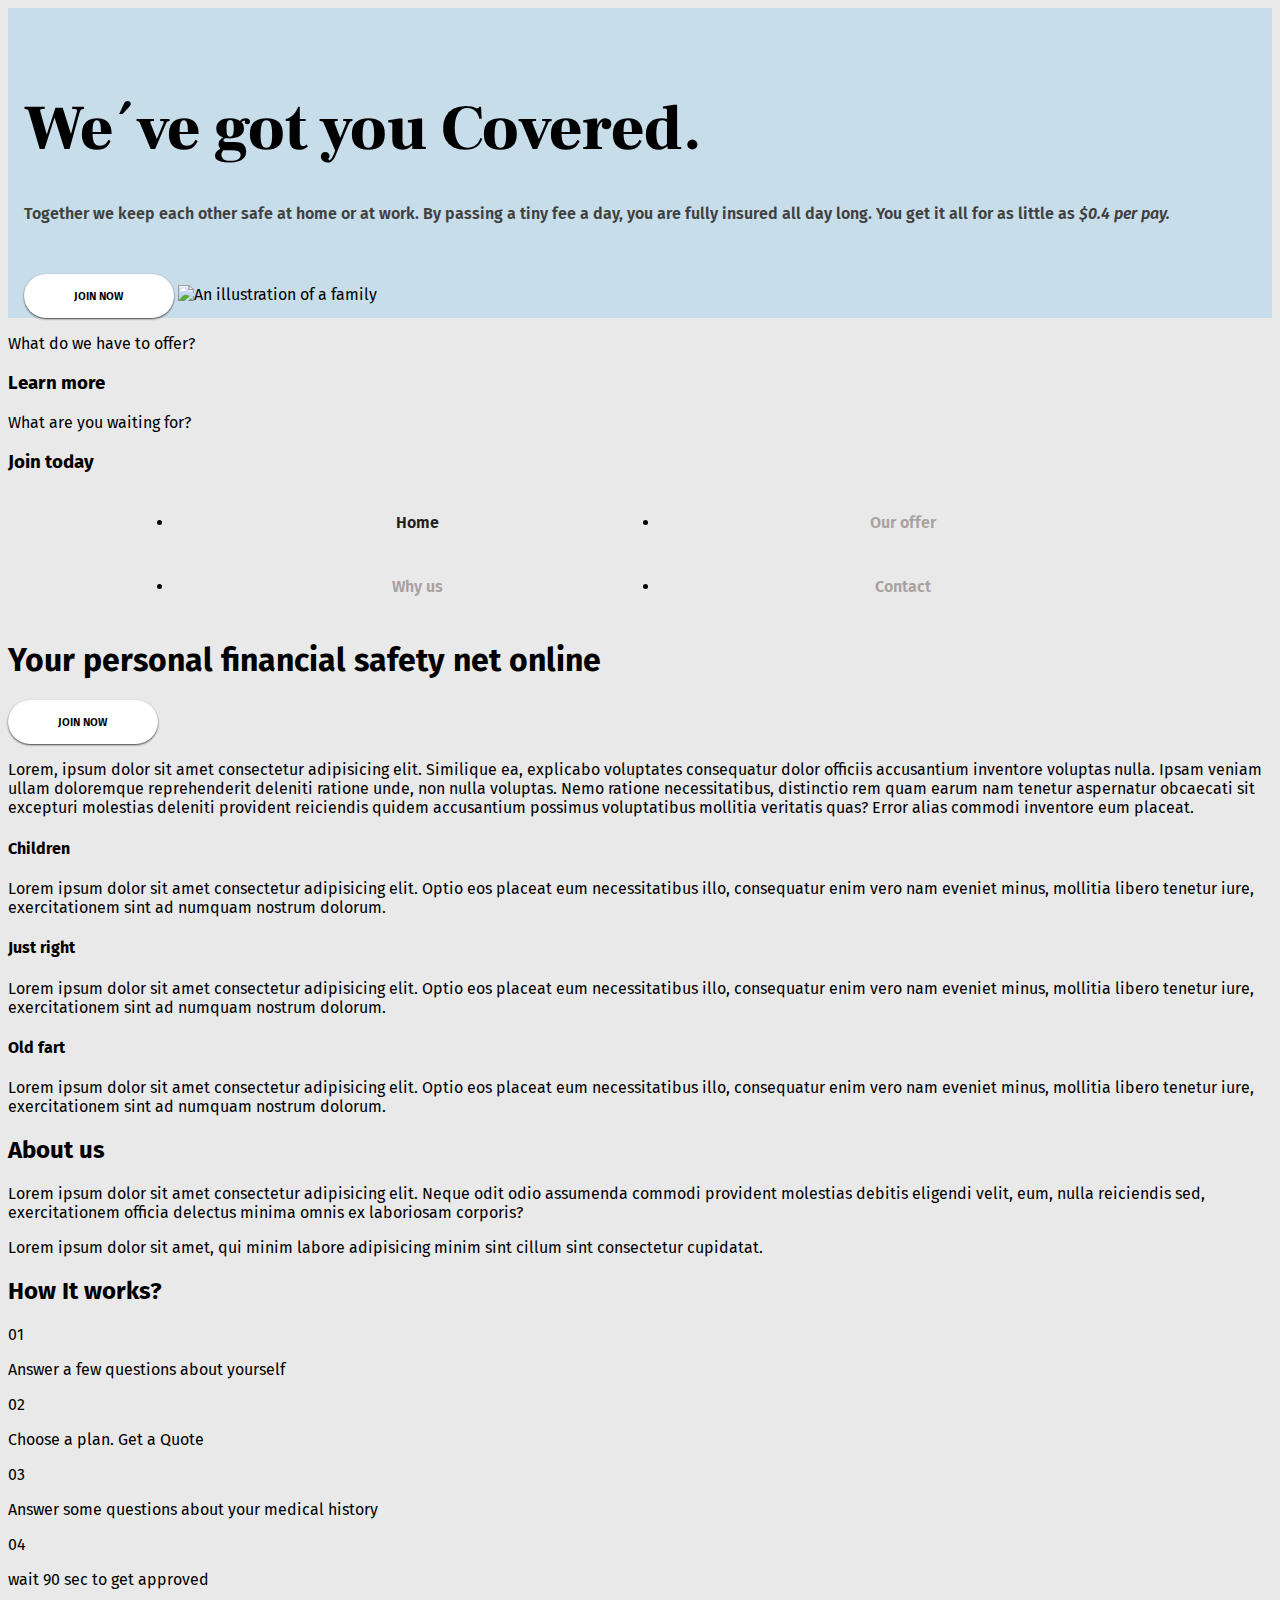
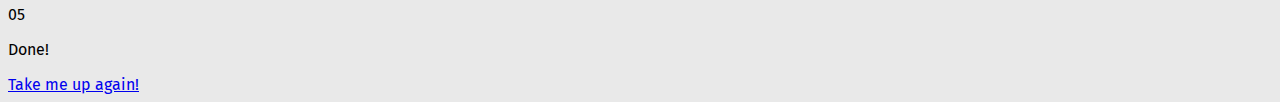
==== index.html @ a7aab400 "Lagt till lite styling i Header och Buttons" ====
<!DOCTYPE html>
<html lang="en">
  <head>
    <meta charset="UTF-8" />
    <meta http-equiv="X-UA-Compatible" content="ie=edge" />
    <meta name="viewport" content="width=device-width, initial-scale=1.0" />
    <meta
      name="description"
      content="Your personal financial safety net online. Together we keep each other safe at home or at work. We´ve got you Covered." />
    <meta
      name="keywords"
      content="Personal financial safety, We´ve got you Covered, tiny fee, fully insured" />

    <link
      rel="stylesheet"
      href="https://cdnjs.cloudflare.com/ajax/libs/meyer-reset/2.0/reset.min.css"
      integrity="sha512-NmLkDIU1C/C88wi324HBc+S2kLhi08PN5GDeUVVVC/BVt/9Izdsc9SVeVfA1UZbY3sHUlDSyRXhCzHfr6hmPPw=="
      crossorigin="anonymous"
      referrerpolicy="no-referrer" />
    <!-- Meyer reset -->
    <link rel="preconnect" href="https://fonts.googleapis.com" />
    <link rel="preconnect" href="https://fonts.gstatic.com" crossorigin />
    <link
      href="https://fonts.googleapis.com/css2?family=Fira+Sans:wght@400;500;600&family=Frank+Ruhl+Libre:wght@300;400;500;700;900&display=swap"
      rel="stylesheet" />
    <link rel="stylesheet" href="stylesheet/main.css" />

    <title>Your personal financial safety net online</title>
  </head>
  <body>
    <header class="page-header">
      <section class="header-content">
        <h2 class="header-title">We´ve got you Covered.</h2>
        <p>
          Together we keep each other safe at home or at work. By passing a tiny
          fee a day, you are fully insured all day long. You get it all for as
          little as <em class="header-content_highlight">$0.4 per pay.</em>
        </p>
        <button class="join-btn">JOIN NOW</button>
        <img
          class="header-image"
          src="assets/family.png"
          alt="An illustration of a family" />
      </section>
      <aside class="header-sides">
        <aside class="sides-content">
          <p>What do we have to offer?</p>
          <h3 class="sides-title">Learn more</h3>
        </aside>
        <aside class="sides-content">
          <p>What are you waiting for?</p>
          <h3 class="sides-title">Join today</h3>
        </aside>
      </aside>
    </header>
    <nav class="page-nav">
      <ul class="nav-list">
        <li class="list-item">
          <a href="#" class="list-link link-active">Home</a>
        </li>
        <li class="list-item"><a href="#" class="list-link">Our offer</a></li>
        <li class="list-item"><a href="#" class="list-link">Why us</a></li>
        <li class="list-item">
          <a href="contact.html" class="list-link">Contact</a>
        </li>
      </ul>
    </nav>
    <main class="page-wrapper">
      <article>
        <h1>Your personal financial safety net online</h1>
        <button class="join-btn">JOIN NOW</button>
        <p>
          Lorem, ipsum dolor sit amet consectetur adipisicing elit. Similique
          ea, explicabo voluptates consequatur dolor officiis accusantium
          inventore voluptas nulla. Ipsam veniam ullam doloremque reprehenderit
          deleniti ratione unde, non nulla voluptas. Nemo ratione
          necessitatibus, distinctio rem quam earum nam tenetur aspernatur
          obcaecati sit excepturi molestias deleniti provident reiciendis quidem
          accusantium possimus voluptatibus mollitia veritatis quas? Error alias
          commodi inventore eum placeat.
        </p>
        <aside class="product-wrapper">
          <section class="product-card">
            <picture></picture>
            <h4 class="product-title">Children</h4>
            <p class="product-description">
              Lorem ipsum dolor sit amet consectetur adipisicing elit. Optio eos
              placeat eum necessitatibus illo, consequatur enim vero nam eveniet
              minus, mollitia libero tenetur iure, exercitationem sint ad
              numquam nostrum dolorum.
            </p>
          </section>
          <section class="product-card">
            <h4 class="product-title">Just right</h4>
            <p class="product-description">
              Lorem ipsum dolor sit amet consectetur adipisicing elit. Optio eos
              placeat eum necessitatibus illo, consequatur enim vero nam eveniet
              minus, mollitia libero tenetur iure, exercitationem sint ad
              numquam nostrum dolorum.
            </p>
          </section>
          <section class="product-card">
            <h4 class="product-title">Old fart</h4>
            <p class="product-description">
              Lorem ipsum dolor sit amet consectetur adipisicing elit. Optio eos
              placeat eum necessitatibus illo, consequatur enim vero nam eveniet
              minus, mollitia libero tenetur iure, exercitationem sint ad
              numquam nostrum dolorum.
            </p>
          </section>
        </aside>
      </article>
      <article>
        <h2>About us</h2>
        <p>
          Lorem ipsum dolor sit amet consectetur adipisicing elit. Neque odit
          odio assumenda commodi provident molestias debitis eligendi velit,
          eum, nulla reiciendis sed, exercitationem officia delectus minima
          omnis ex laboriosam corporis?
        </p>
        <p>
          Lorem ipsum dolor sit amet, qui minim labore adipisicing minim sint
          cillum sint consectetur cupidatat.
        </p>
      </article>
      <section>
        <h2>How It works?</h2>
        <aside>
          <p class="counter">01</p>
          <p>Answer a few questions about yourself</p>
        </aside>
        <aside>
          <p class="counter">02</p>
          <p>Choose a plan. Get a Quote</p>
        </aside>
        <aside>
          <p class="counter">03</p>
          <p>Answer some questions about your medical history</p>
        </aside>
        <aside>
          <p class="counter">04</p>
          <p>wait 90 sec to get approved</p>
        </aside>
        <aside>
          <p class="counter">05</p>
          <p>Done!</p>
        </aside>
      </section>
      <footer>
        <a href="#">Take me up again!</a>
      </footer>
    </main>
  </body>
</html>
---- stylesheet/main.css ----
@charset "UTF-8";
/* || Styling the header block */
.header-content {
  background-color: #c7ddea;
  padding: 1em 1em 0 1em;
  position: relative;
}
.header-content p {
  line-height: 1.5em;
  font-weight: 600;
  color: #404040;
  margin-bottom: 3em;
}

.header-title {
  font-family: "Frank Ruhl Libre", serif;
  font-size: 4rem;
  font-weight: 900;
  margin: 1em 0 0.5em 0;
}

.header-image {
  /* TODO: Bildens position ska vara i botten till höger i rutan. Nedan verkar inte fungera. */
  max-width: 400px;
  position: relative;
  bottom: 0;
  right: 0;
}

/* || Styling the navigation bar */
.page-nav {
  width: 80%;
  background-color: #e9e9e9;
  line-height: 4em;
  margin: 0 auto;
}

.nav-list {
  display: flex;
  flex-wrap: wrap;
  justify-content: space-evenly;
}

.list-item {
  flex: 1 1 40%;
  text-align: center;
}
.list-item:hover {
  background-color: #a9a19e;
}
.list-item:hover .list-link {
  color: #202020;
}

.list-link {
  text-decoration: none;
  font-family: "Fira Sans", sans-serif;
  font-weight: 600;
  color: #a9a19e;
}

.link-active {
  color: #202020;
}

/* || Styling the buttons */
.join-btn {
  padding: 1.4em 4.5em;
  background-color: #fff;
  border-radius: 999px;
  border-style: none;
  box-shadow: 0 1px 2px #404040;
  font-family: "Fira Sans", sans-serif;
  font-weight: 600;
  font-size: 0.7rem;
}
.join-btn:hover {
  background-color: #a9a19e;
  color: #fff;
}

body {
  background-color: #e9e9e9;
  font-family: "Fira Sans", sans-serif;
}/*# sourceMappingURL=main.css.map */
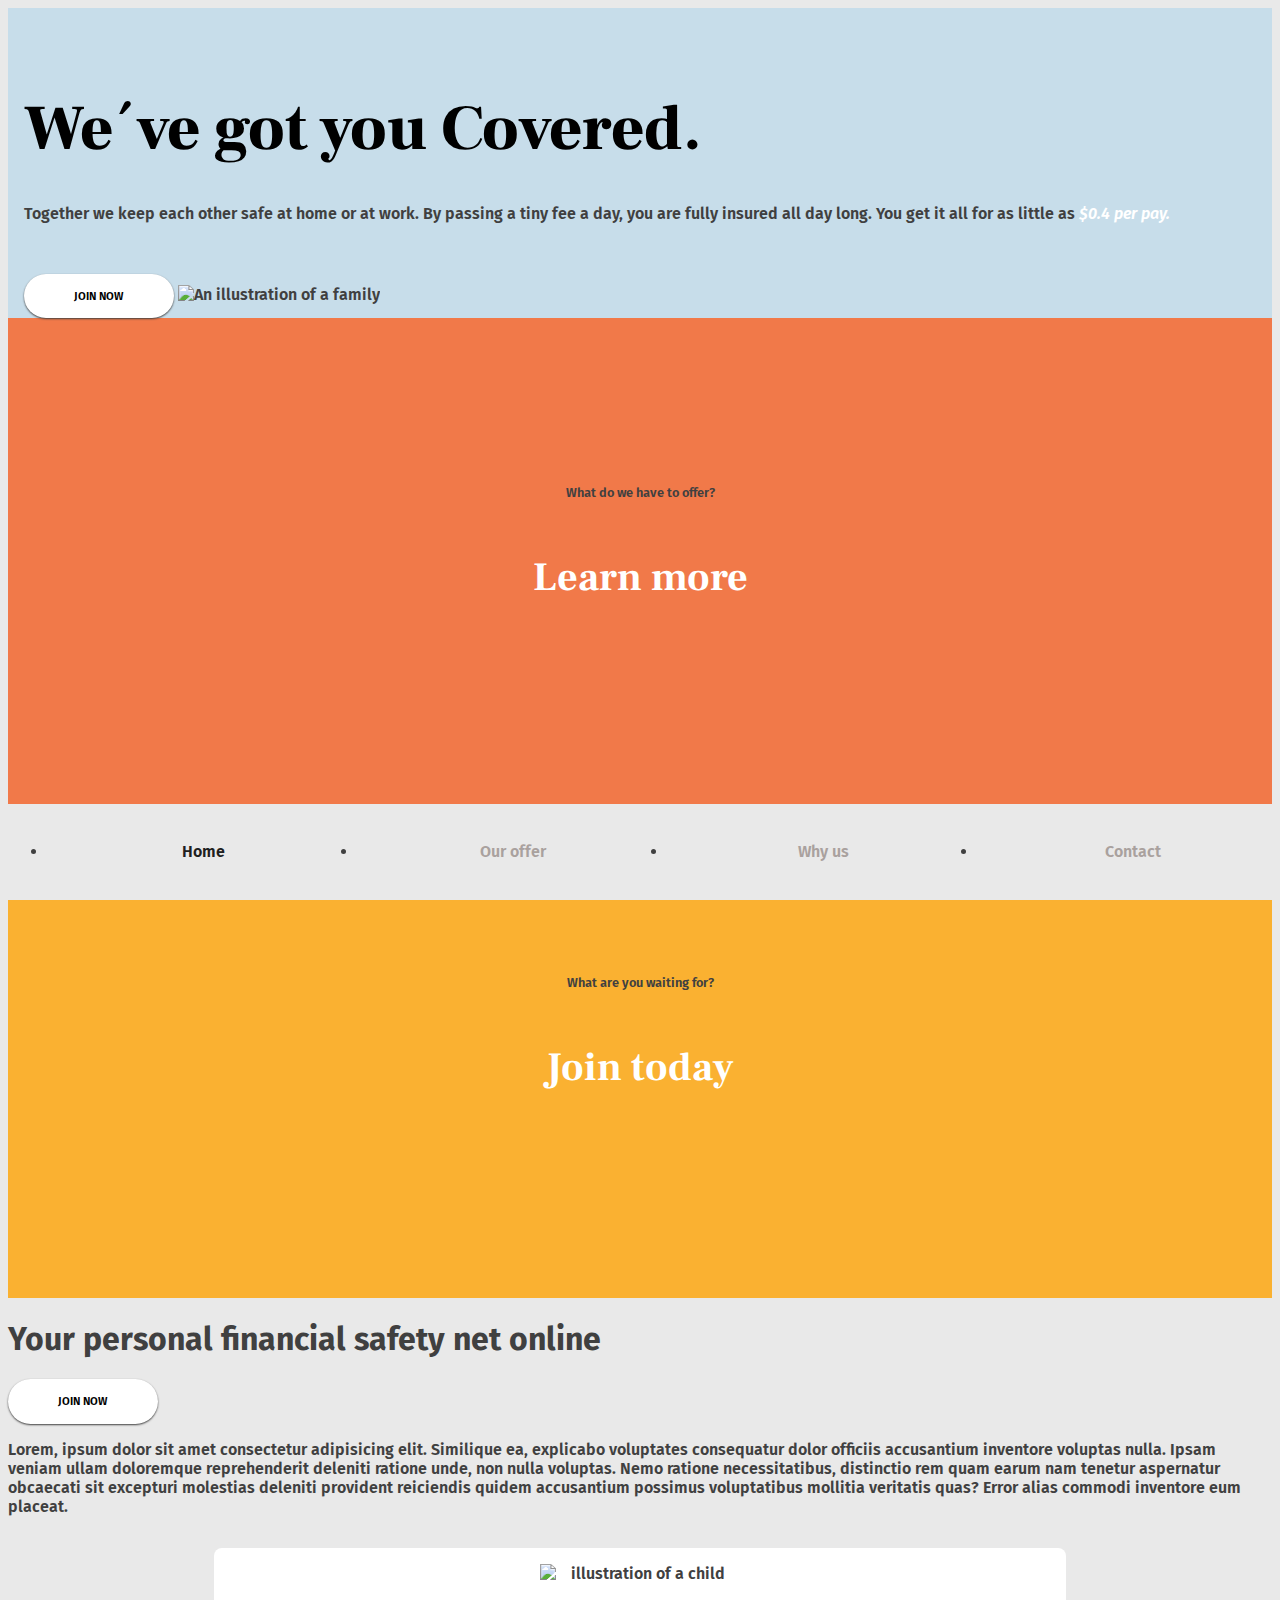
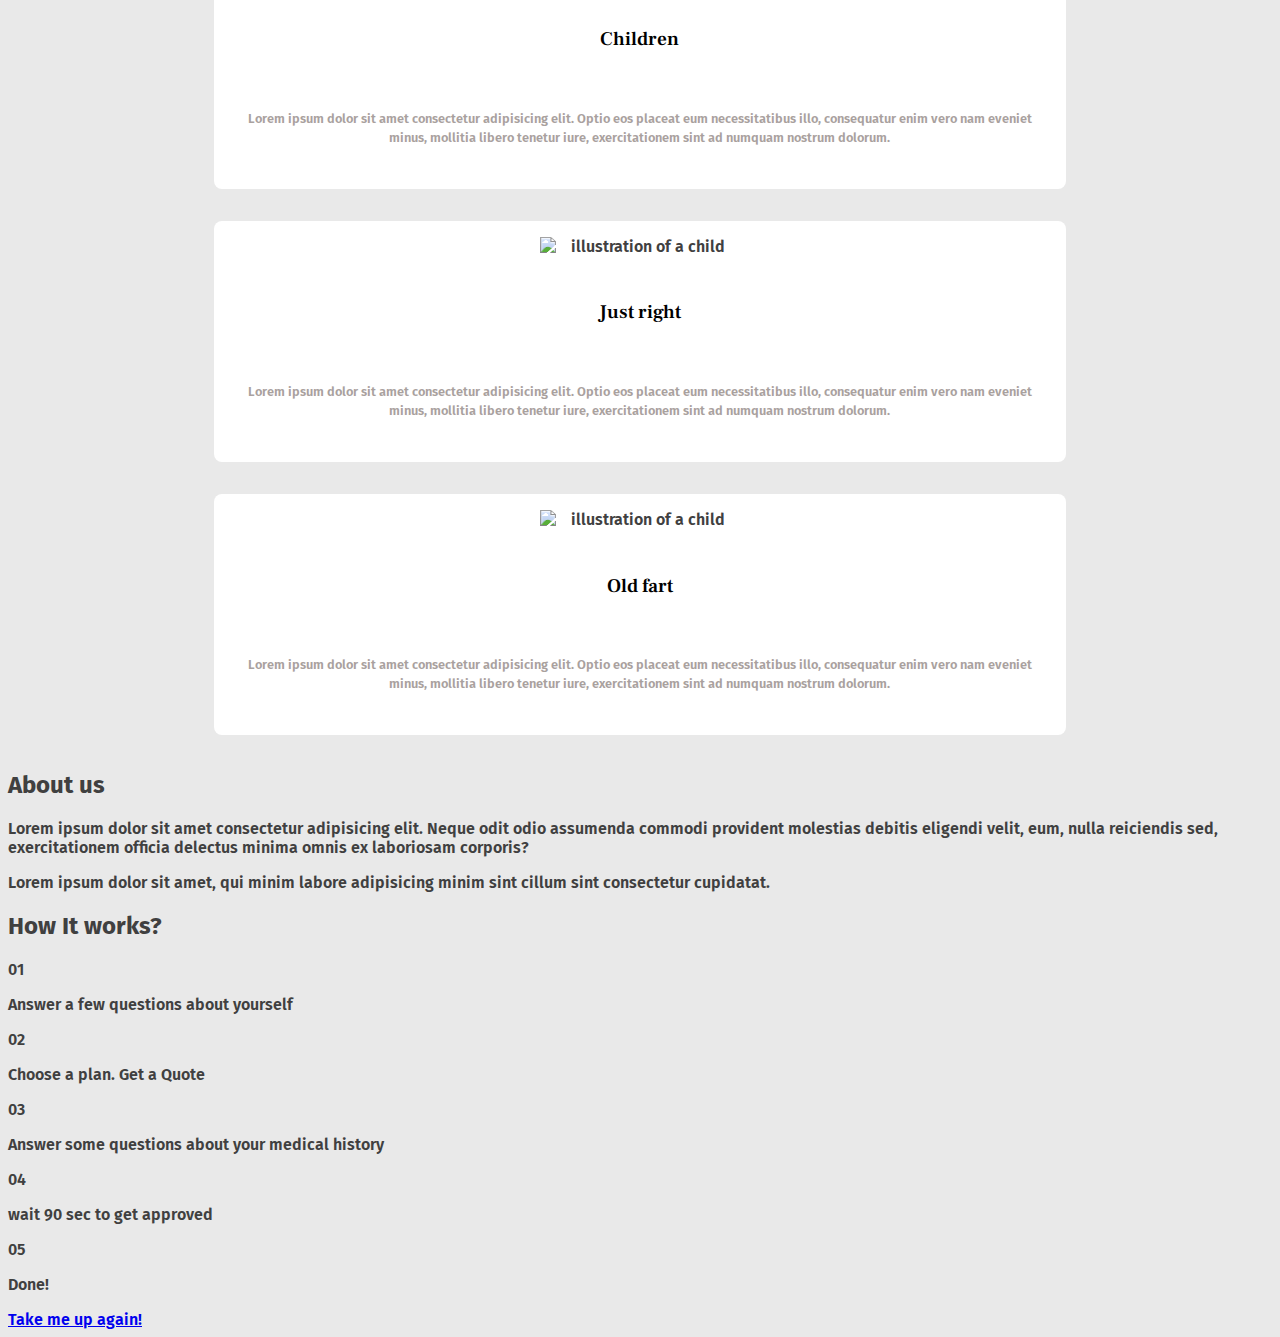
==== commit 17738da6: "Lagt till product-card.scss med lite styling för produktkorten" ====
--- a/index.html
+++ b/index.html
@@ -34,7 +34,7 @@
         <p>
           Together we keep each other safe at home or at work. By passing a tiny
           fee a day, you are fully insured all day long. You get it all for as
-          little as <em class="header-content_highlight">$0.4 per pay.</em>
+          little as <em class="header-content_highlight">0.4 per pay.</em>
         </p>
         <button class="join-btn">JOIN NOW</button>
         <img
@@ -43,11 +43,11 @@
           alt="An illustration of a family" />
       </section>
       <aside class="header-sides">
-        <aside class="sides-content">
+        <aside class="sides-content sides-content_red">
           <p>What do we have to offer?</p>
           <h3 class="sides-title">Learn more</h3>
         </aside>
-        <aside class="sides-content">
+        <aside class="sides-content sides-content_orange">
           <p>What are you waiting for?</p>
           <h3 class="sides-title">Join today</h3>
         </aside>
@@ -81,7 +81,12 @@
         </p>
         <aside class="product-wrapper">
           <section class="product-card">
-            <picture></picture>
+            <img
+              src="assets/child.png"
+              alt="illustration of a child"
+              width="200"
+              class="produkt-image" />
+            <!-- TODO: fixa bildrutorna, bör ligga i en egen container, vilken? -->
             <h4 class="product-title">Children</h4>
             <p class="product-description">
               Lorem ipsum dolor sit amet consectetur adipisicing elit. Optio eos
@@ -91,6 +96,12 @@
             </p>
           </section>
           <section class="product-card">
+            <img
+              src="assets/adult.png"
+              alt="illustration of a child"
+              width="200"
+              class="produkt-image" />
+            <!-- TODO: fixa bildrutorna, bör ligga i en egen container, vilken? -->
             <h4 class="product-title">Just right</h4>
             <p class="product-description">
               Lorem ipsum dolor sit amet consectetur adipisicing elit. Optio eos
@@ -100,6 +111,12 @@
             </p>
           </section>
           <section class="product-card">
+            <img
+              src="assets/old.png"
+              alt="illustration of a child"
+              width="200"
+              class="produkt-image" />
+            <!-- TODO: fixa bildrutorna, bör ligga i en egen container, vilken? -->
             <h4 class="product-title">Old fart</h4>
             <p class="product-description">
               Lorem ipsum dolor sit amet consectetur adipisicing elit. Optio eos
--- a/stylesheet/main.css
+++ b/stylesheet/main.css
@@ -1,5 +1,6 @@
 @charset "UTF-8";
 /* || Styling the header block */
+/* || Header content, The main content of the header */
 .header-content {
   background-color: #c7ddea;
   padding: 1em 1em 0 1em;
@@ -12,11 +13,19 @@
   margin-bottom: 3em;
 }
 
+.header-content_highlight {
+  color: #fff;
+}
+.header-content_highlight::before {
+  content: "$";
+}
+
 .header-title {
   font-family: "Frank Ruhl Libre", serif;
   font-size: 4rem;
   font-weight: 900;
   margin: 1em 0 0.5em 0;
+  color: #000;
 }
 
 .header-image {
@@ -27,17 +36,40 @@
   right: 0;
 }
 
+/* || The side elements of the header */
+.sides-content {
+  padding: 12em 5em;
+  text-align: center;
+  font-size: 0.8rem;
+}
+
+.sides-content_red {
+  background-color: #f17949;
+}
+
+.sides-content_orange {
+  background-color: #fab131;
+}
+
+.sides-title {
+  font-family: "Frank Ruhl Libre", serif;
+  font-weight: 700;
+  font-size: 2.5rem;
+  color: #fff;
+  padding: 0.3em;
+}
+
 /* || Styling the navigation bar */
 .page-nav {
-  width: 80%;
+  position: fixed;
+  bottom: 0;
+  width: 100%;
   background-color: #e9e9e9;
   line-height: 4em;
-  margin: 0 auto;
 }
 
 .nav-list {
   display: flex;
-  flex-wrap: wrap;
   justify-content: space-evenly;
 }
 
@@ -64,6 +96,7 @@
 }
 
 /* || Styling the buttons */
+/* || Join button */
 .join-btn {
   padding: 1.4em 4.5em;
   background-color: #fff;
@@ -79,7 +112,44 @@
   color: #fff;
 }
 
+/* The styling of the product cards in the main article */
+.product-wrapper {
+  width: 70%;
+  display: flex;
+  flex-wrap: wrap;
+  margin: 0 auto;
+}
+
+.product-card {
+  flex: 1 1 100%;
+  display: flex;
+  flex-direction: column;
+  align-items: center;
+  background-color: #fff;
+  border-radius: 0.5em;
+  text-align: center;
+  padding: 1em;
+  margin: 1em;
+}
+
+.product-title {
+  font-family: "Frank Ruhl Libre", serif;
+  font-weight: 600;
+  font-size: 1.2rem;
+  color: #000;
+  padding: 1em;
+}
+
+.product-description {
+  font-size: 0.8rem;
+  color: #a9a19e;
+  line-height: 1.5em;
+  margin-bottom: 2em;
+}
+
 body {
   background-color: #e9e9e9;
   font-family: "Fira Sans", sans-serif;
+  font-weight: 600;
+  color: #404040;
 }/*# sourceMappingURL=main.css.map */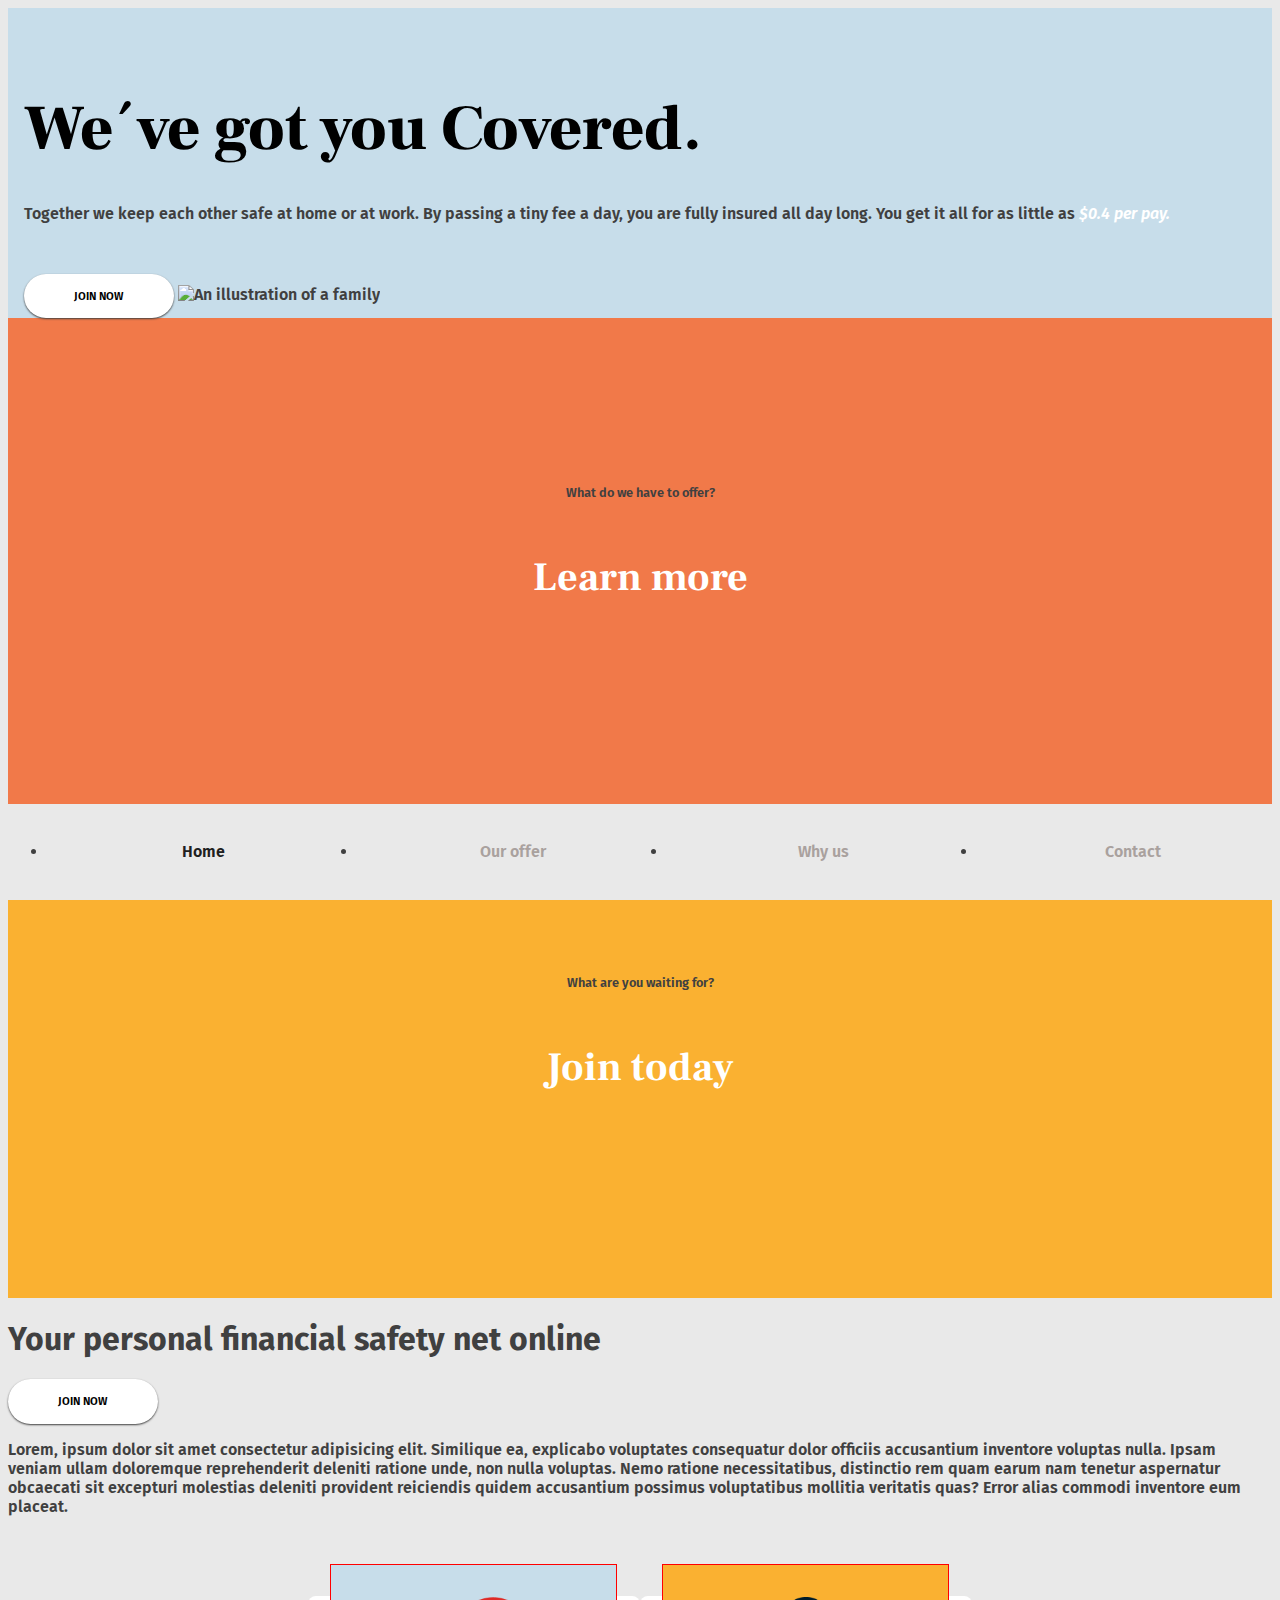
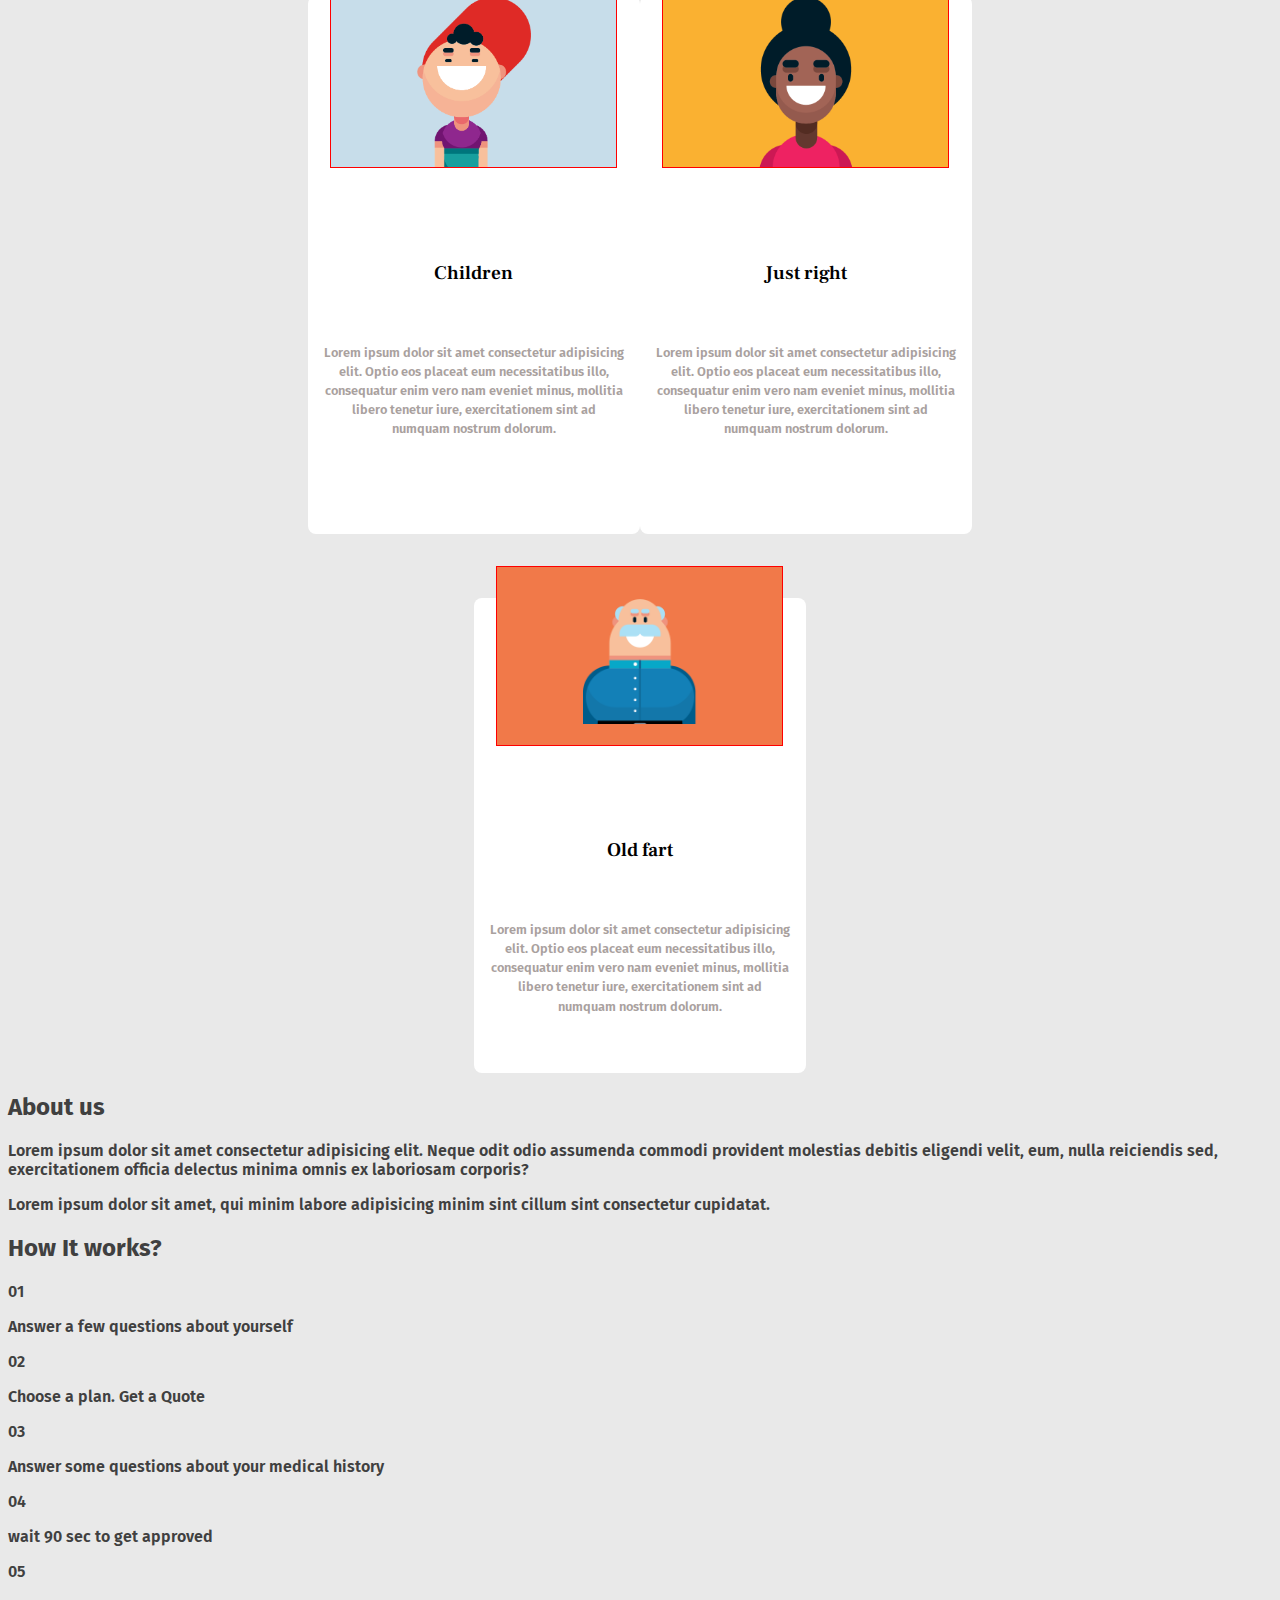
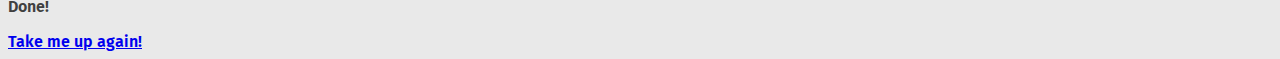
==== commit 446a69bb: "lagt till beskurna bilder" ====
--- a/index.html
+++ b/index.html
@@ -81,11 +81,13 @@
         </p>
         <aside class="product-wrapper">
           <section class="product-card">
-            <img
-              src="assets/child.png"
-              alt="illustration of a child"
-              width="200"
-              class="produkt-image" />
+            <div class="product-image-container product-image-container_blue">
+              <img
+                src="assets/child_cropped.png"
+                alt="illustration of a child"
+                width="200"
+                class="product-image" />
+            </div>
             <!-- TODO: fixa bildrutorna, bör ligga i en egen container, vilken? -->
             <h4 class="product-title">Children</h4>
             <p class="product-description">
@@ -96,11 +98,13 @@
             </p>
           </section>
           <section class="product-card">
-            <img
-              src="assets/adult.png"
-              alt="illustration of a child"
-              width="200"
-              class="produkt-image" />
+            <div class="product-image-container product-image-container_orange">
+              <img
+                src="assets/adult_cropped.png"
+                alt="illustration of an adult"
+                width="200"
+                class="product-image" />
+            </div>
             <!-- TODO: fixa bildrutorna, bör ligga i en egen container, vilken? -->
             <h4 class="product-title">Just right</h4>
             <p class="product-description">
@@ -111,11 +115,12 @@
             </p>
           </section>
           <section class="product-card">
-            <img
-              src="assets/old.png"
-              alt="illustration of a child"
-              width="200"
-              class="produkt-image" />
+            <div class="product-image-container product-image-container_red">
+              <img
+                src="assets/old_cropped.png"
+                alt="illustration of an old person"
+                class="product-image" />
+            </div>
             <!-- TODO: fixa bildrutorna, bör ligga i en egen container, vilken? -->
             <h4 class="product-title">Old fart</h4>
             <p class="product-description">
--- a/stylesheet/main.css
+++ b/stylesheet/main.css
@@ -117,19 +117,20 @@
   width: 70%;
   display: flex;
   flex-wrap: wrap;
+  justify-content: center;
   margin: 0 auto;
 }
 
 .product-card {
-  flex: 1 1 100%;
-  display: flex;
-  flex-direction: column;
-  align-items: center;
+  flex: 0 1 300px;
   background-color: #fff;
   border-radius: 0.5em;
   text-align: center;
   padding: 1em;
-  margin: 1em;
+  margin-top: 4em;
+  display: flex;
+  flex-direction: column;
+  align-items: center;
 }
 
 .product-title {
@@ -147,6 +148,32 @@
   margin-bottom: 2em;
 }
 
+.product-image-container {
+  position: relative;
+  top: -3em;
+  width: 95%;
+  max-height: 40%;
+  overflow: hidden;
+  border: 1px solid red;
+}
+
+.product-image {
+  width: 40%;
+  margin: 2em;
+}
+
+.product-image-container_blue {
+  background-color: #c7ddea;
+}
+
+.product-image-container_orange {
+  background-color: #fab131;
+}
+
+.product-image-container_red {
+  background-color: #f17949;
+}
+
 body {
   background-color: #e9e9e9;
   font-family: "Fira Sans", sans-serif;
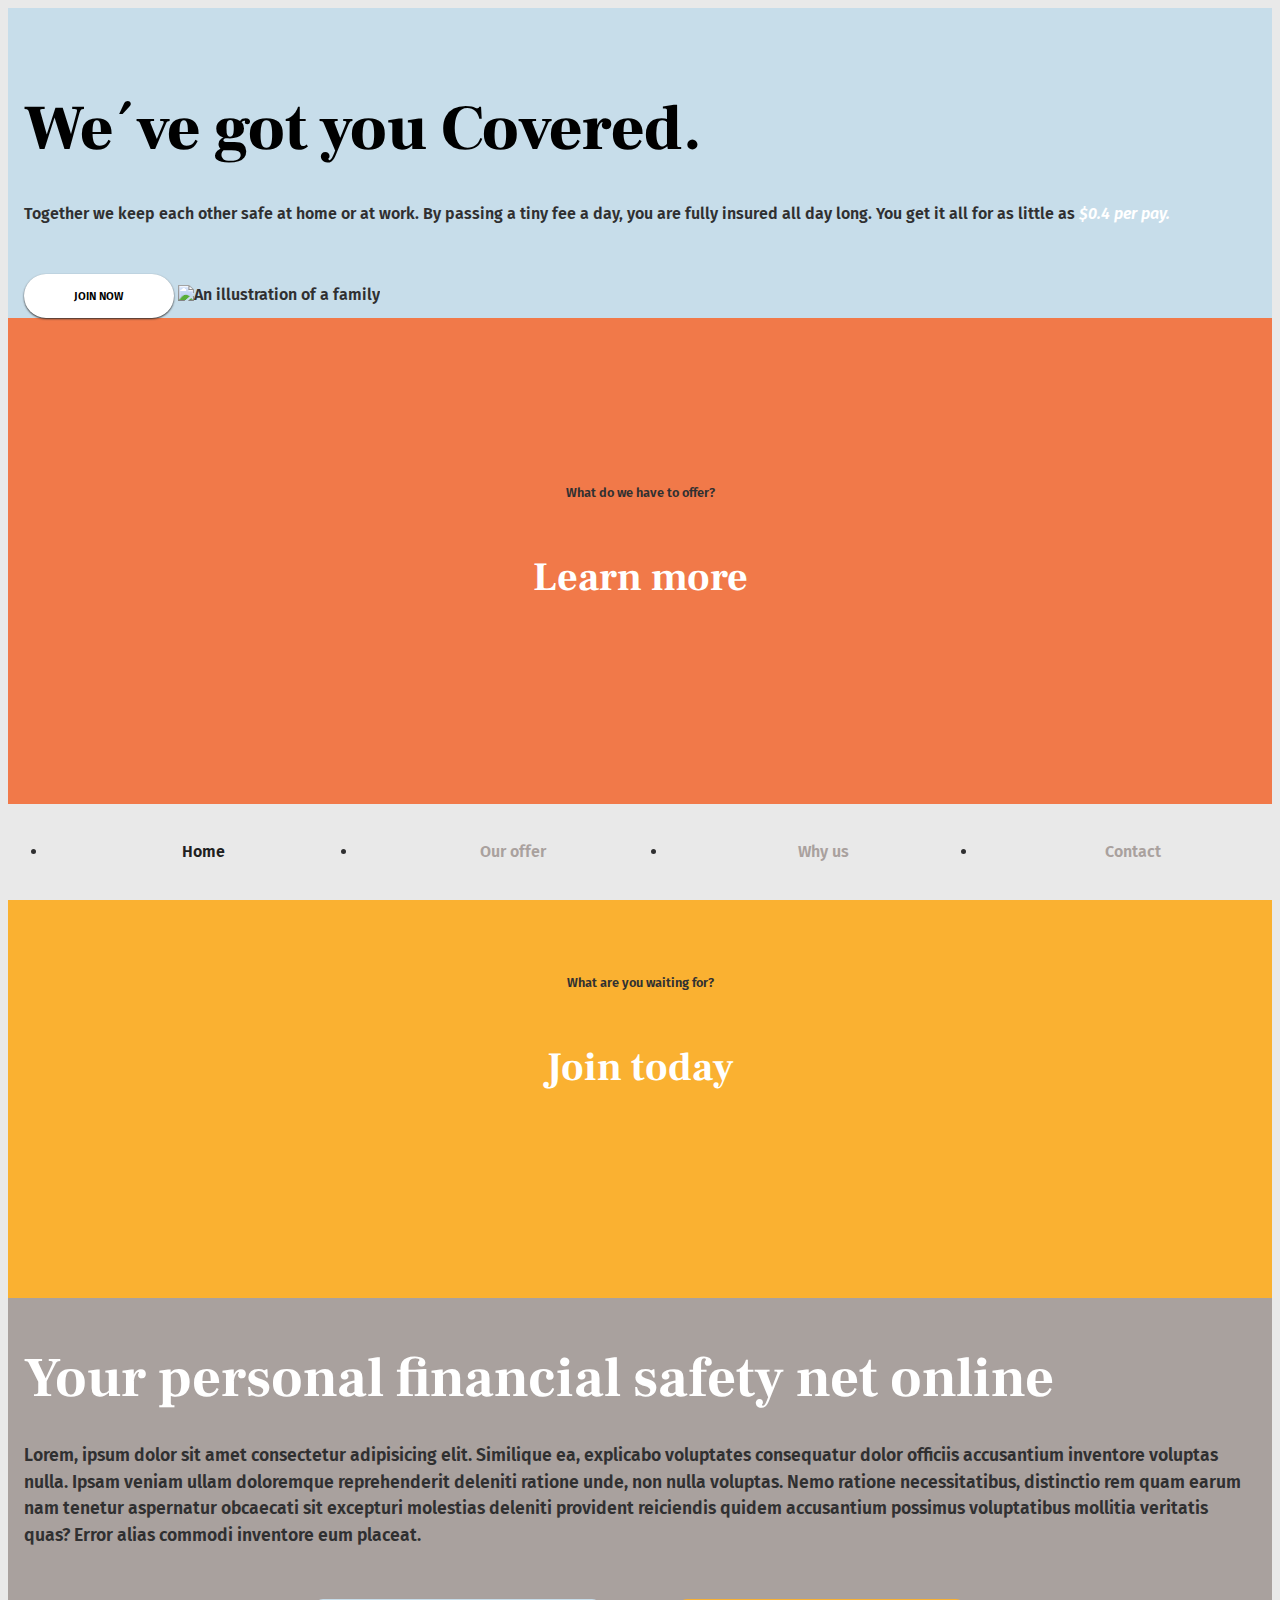
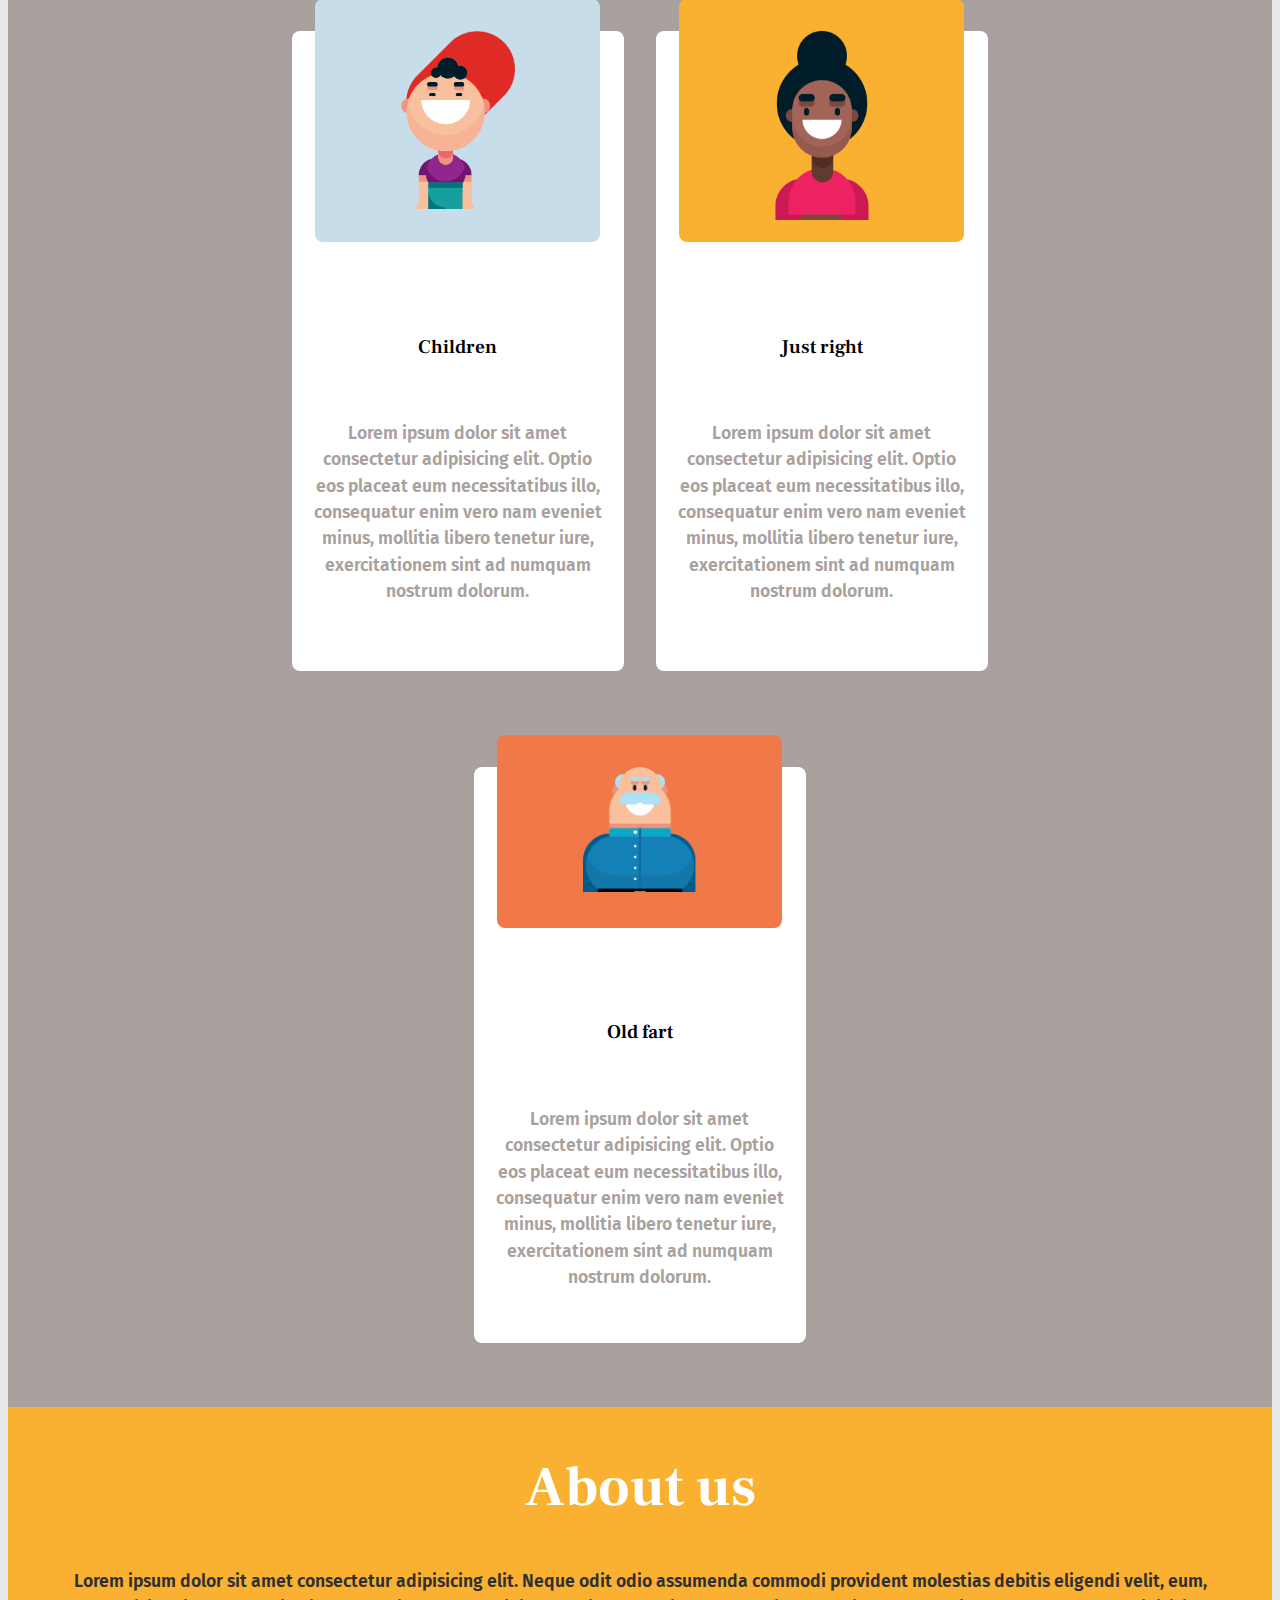
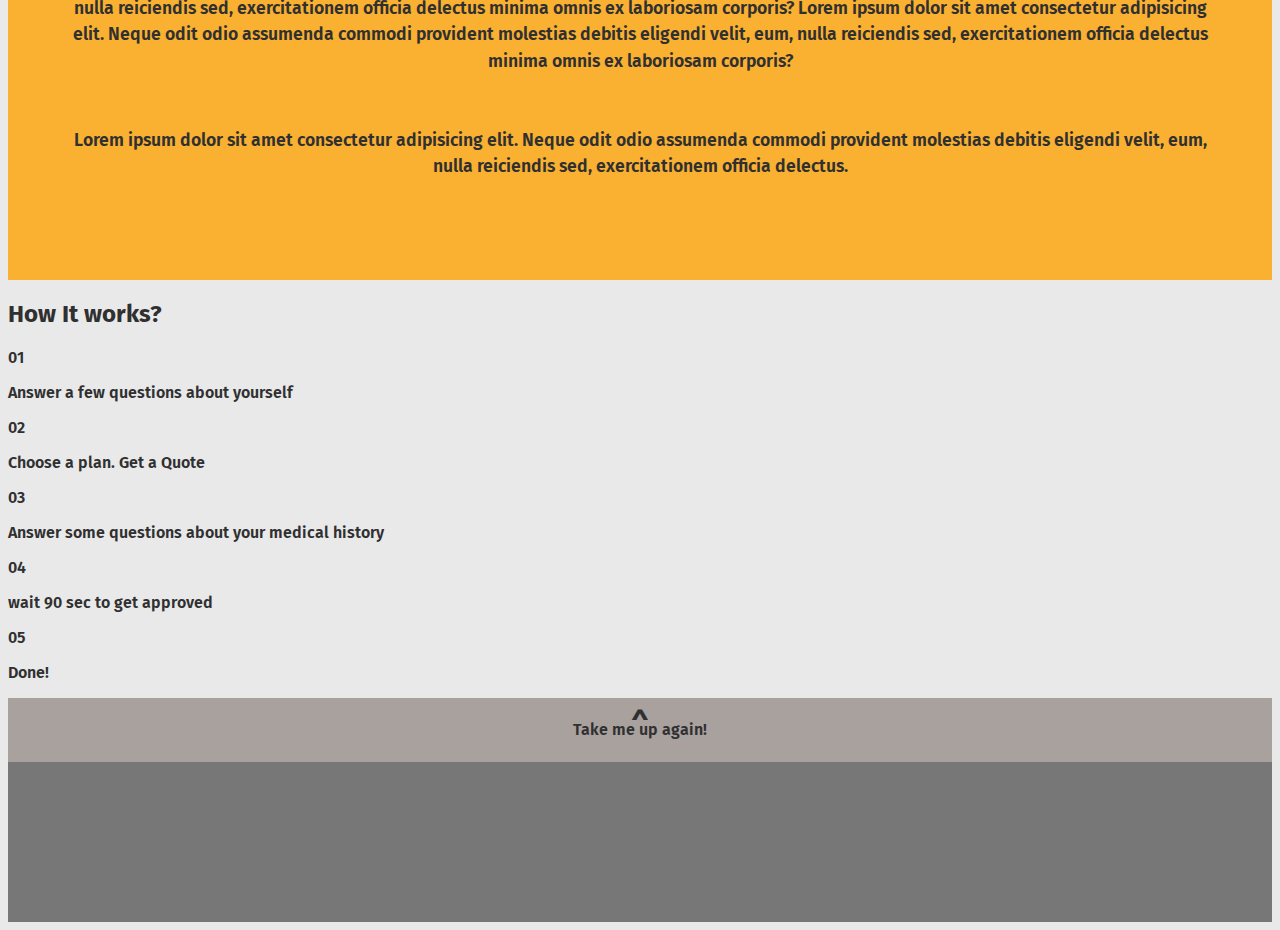
==== commit 4ded84dd: "ändringar efter pull" ====
--- a/index.html
+++ b/index.html
@@ -66,8 +66,10 @@
       </ul>
     </nav>
     <main class="page-wrapper">
-      <article>
-        <h1>Your personal financial safety net online</h1>
+      <!--TODO: se över klassnamn-->
+      <article class="page-content-main">
+        <!--TODO: se över klassnamn-->
+        <h1 class="main-title">Your personal financial safety net online</h1>
         <button class="join-btn">JOIN NOW</button>
         <p>
           Lorem, ipsum dolor sit amet consectetur adipisicing elit. Similique
@@ -88,7 +90,7 @@
                 width="200"
                 class="product-image" />
             </div>
-            <!-- TODO: fixa bildrutorna, bör ligga i en egen container, vilken? -->
+            <!-- TODO: fixa bildrutorna, funkar div, behöver de schema? -->
             <h4 class="product-title">Children</h4>
             <p class="product-description">
               Lorem ipsum dolor sit amet consectetur adipisicing elit. Optio eos
@@ -132,17 +134,22 @@
           </section>
         </aside>
       </article>
-      <article>
-        <h2>About us</h2>
+      <article class="page-content-about">
+        <!--TODO: se över klassnamn-->
+        <h2 class="about-title">About us</h2>
         <p>
           Lorem ipsum dolor sit amet consectetur adipisicing elit. Neque odit
           odio assumenda commodi provident molestias debitis eligendi velit,
           eum, nulla reiciendis sed, exercitationem officia delectus minima
-          omnis ex laboriosam corporis?
+          omnis ex laboriosam corporis? Lorem ipsum dolor sit amet consectetur
+          adipisicing elit. Neque odit odio assumenda commodi provident
+          molestias debitis eligendi velit, eum, nulla reiciendis sed,
+          exercitationem officia delectus minima omnis ex laboriosam corporis?
         </p>
         <p>
-          Lorem ipsum dolor sit amet, qui minim labore adipisicing minim sint
-          cillum sint consectetur cupidatat.
+          Lorem ipsum dolor sit amet consectetur adipisicing elit. Neque odit
+          odio assumenda commodi provident molestias debitis eligendi velit,
+          eum, nulla reiciendis sed, exercitationem officia delectus.
         </p>
       </article>
       <section>
@@ -168,8 +175,8 @@
           <p>Done!</p>
         </aside>
       </section>
-      <footer>
-        <a href="#">Take me up again!</a>
+      <footer class="page-footer">
+        <a class="footer-nav-link" href="#">Take me up again!</a>
       </footer>
     </main>
   </body>
--- a/stylesheet/main.css
+++ b/stylesheet/main.css
@@ -9,7 +9,7 @@
 .header-content p {
   line-height: 1.5em;
   font-weight: 600;
-  color: #404040;
+  color: #303031;
   margin-bottom: 3em;
 }
 
@@ -66,6 +66,7 @@
   width: 100%;
   background-color: #e9e9e9;
   line-height: 4em;
+  z-index: 100;
 }
 
 .nav-list {
@@ -93,6 +94,65 @@
 
 .link-active {
   color: #202020;
+}
+
+/* Styling of the main content of the page */
+/* the main content*/
+.page-content-main {
+  background-color: #a9a19e;
+  padding: 1em 1em 4em 1em;
+}
+.page-content-main .join-btn {
+  display: none;
+}
+.page-content-main p {
+  line-height: 1.5em;
+  font-size: 1.1rem;
+}
+
+.about-title,
+.main-title {
+  font-family: "Frank Ruhl Libre", serif;
+  font-size: 3.5rem;
+  color: #fff;
+  margin: 0.5em 0;
+}
+
+.page-content-about {
+  background-color: #fab131;
+  padding: 1em 2em 4em 2em;
+  text-align: center;
+}
+.page-content-about p {
+  line-height: 1.5em;
+  font-size: 1.1rem;
+  padding: 1em;
+}
+
+/* Styling of the footer*/
+.page-footer {
+  width: 100%;
+  background-color: rgb(119, 119, 119);
+  padding-bottom: 10em;
+}
+
+.footer-nav-link {
+  display: block;
+  background-color: #a9a19e;
+  width: 100%;
+  line-height: 4em;
+  text-align: center;
+  text-decoration: none;
+  color: #303031;
+  position: relative;
+}
+.footer-nav-link::before {
+  content: "^";
+  position: absolute;
+  top: -0.1em;
+  left: 50%;
+  transform: translateX(-50%);
+  font-size: 2em;
 }
 
 /* || Styling the buttons */
@@ -102,7 +162,7 @@
   background-color: #fff;
   border-radius: 999px;
   border-style: none;
-  box-shadow: 0 1px 2px #404040;
+  box-shadow: 0 1px 2px #303031;
   font-family: "Fira Sans", sans-serif;
   font-weight: 600;
   font-size: 0.7rem;
@@ -119,6 +179,7 @@
   flex-wrap: wrap;
   justify-content: center;
   margin: 0 auto;
+  gap: 2em;
 }
 
 .product-card {
@@ -154,7 +215,7 @@
   width: 95%;
   max-height: 40%;
   overflow: hidden;
-  border: 1px solid red;
+  border-radius: 0.5em;
 }
 
 .product-image {
@@ -178,5 +239,5 @@
   background-color: #e9e9e9;
   font-family: "Fira Sans", sans-serif;
   font-weight: 600;
-  color: #404040;
+  color: #303031;
 }/*# sourceMappingURL=main.css.map */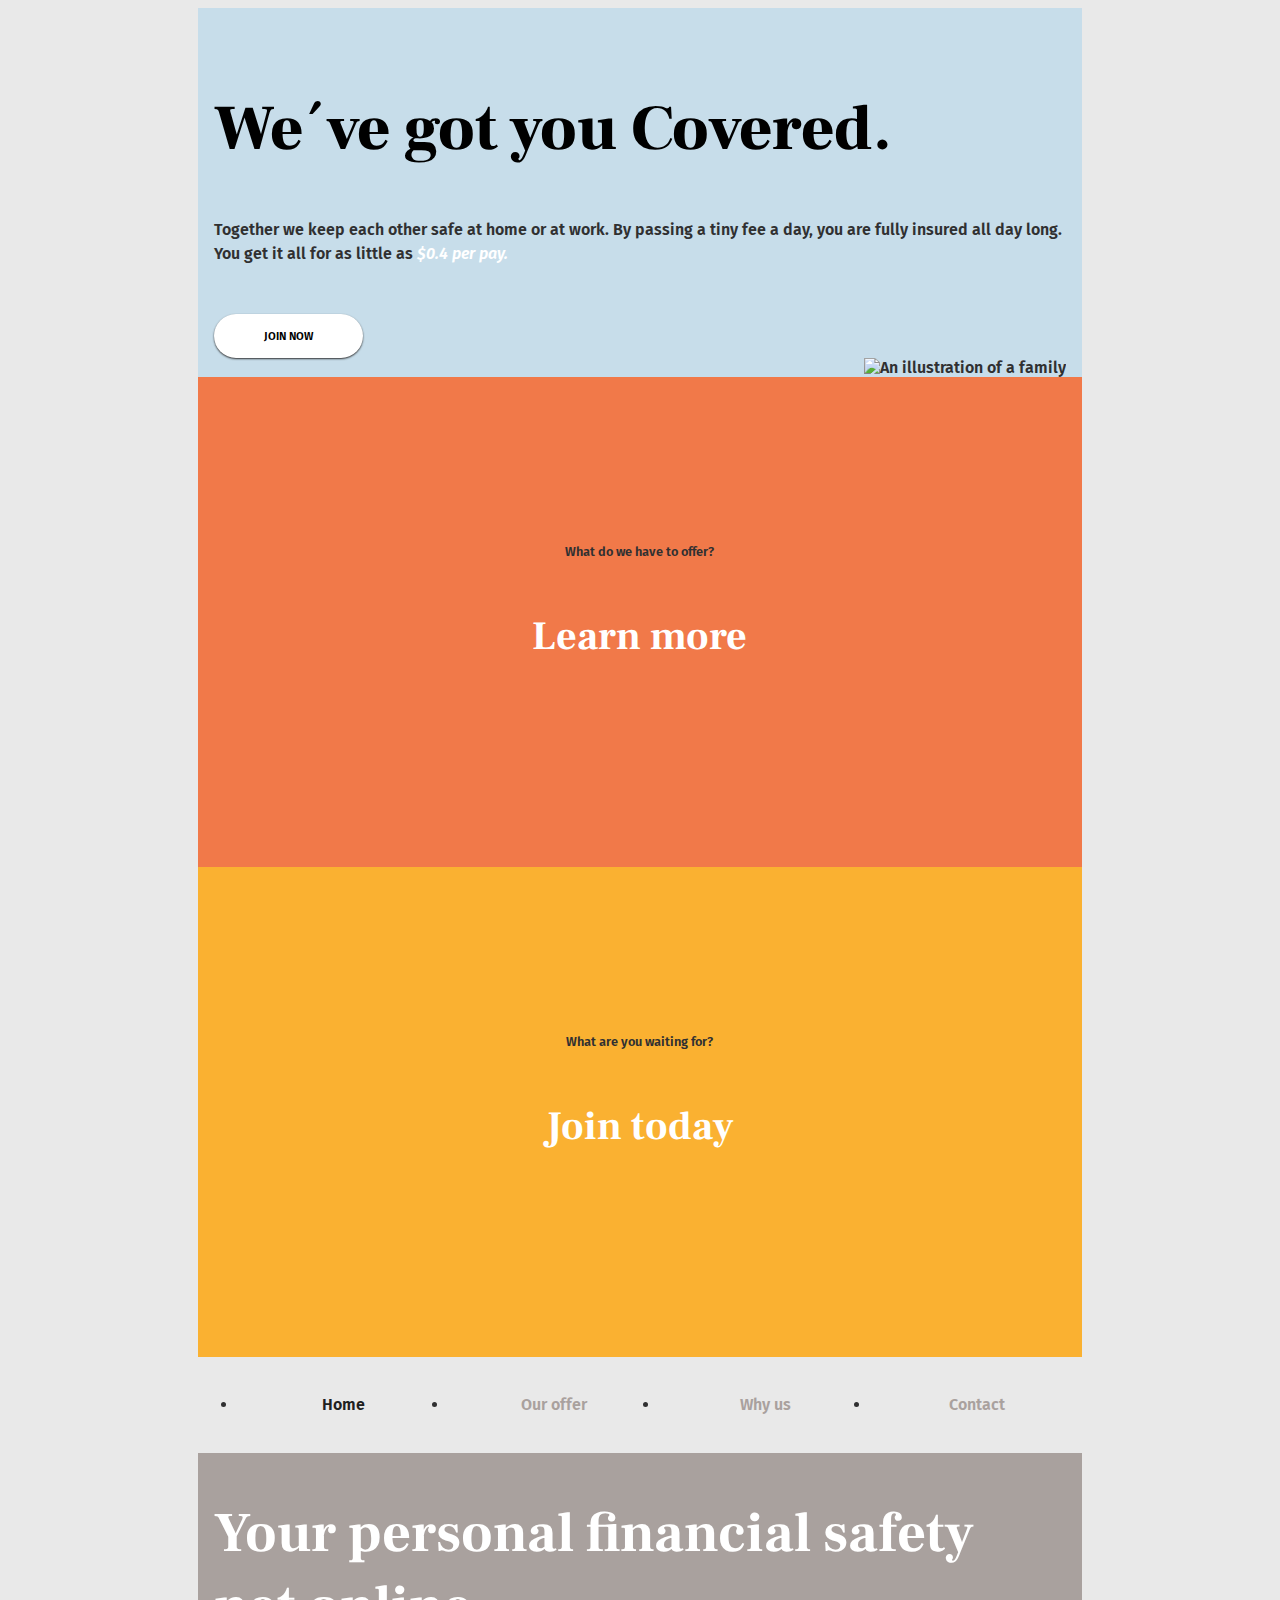
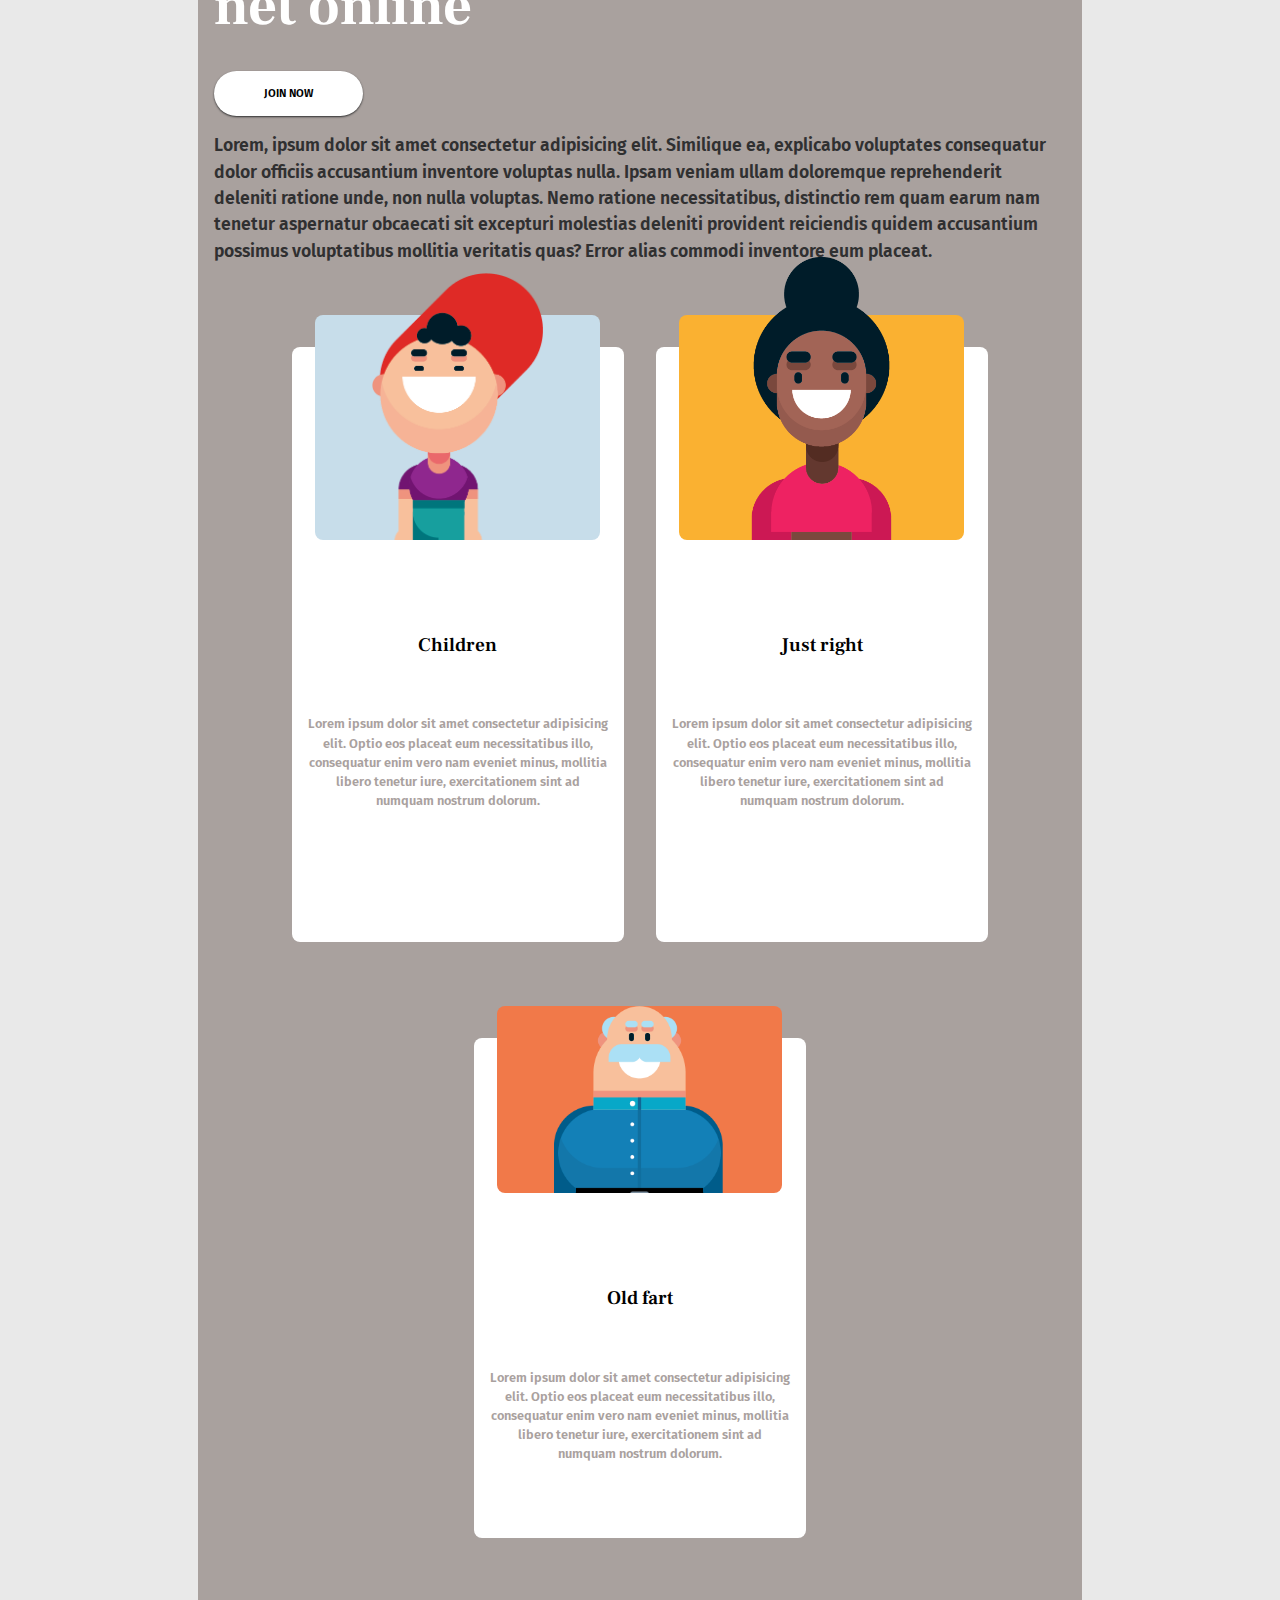
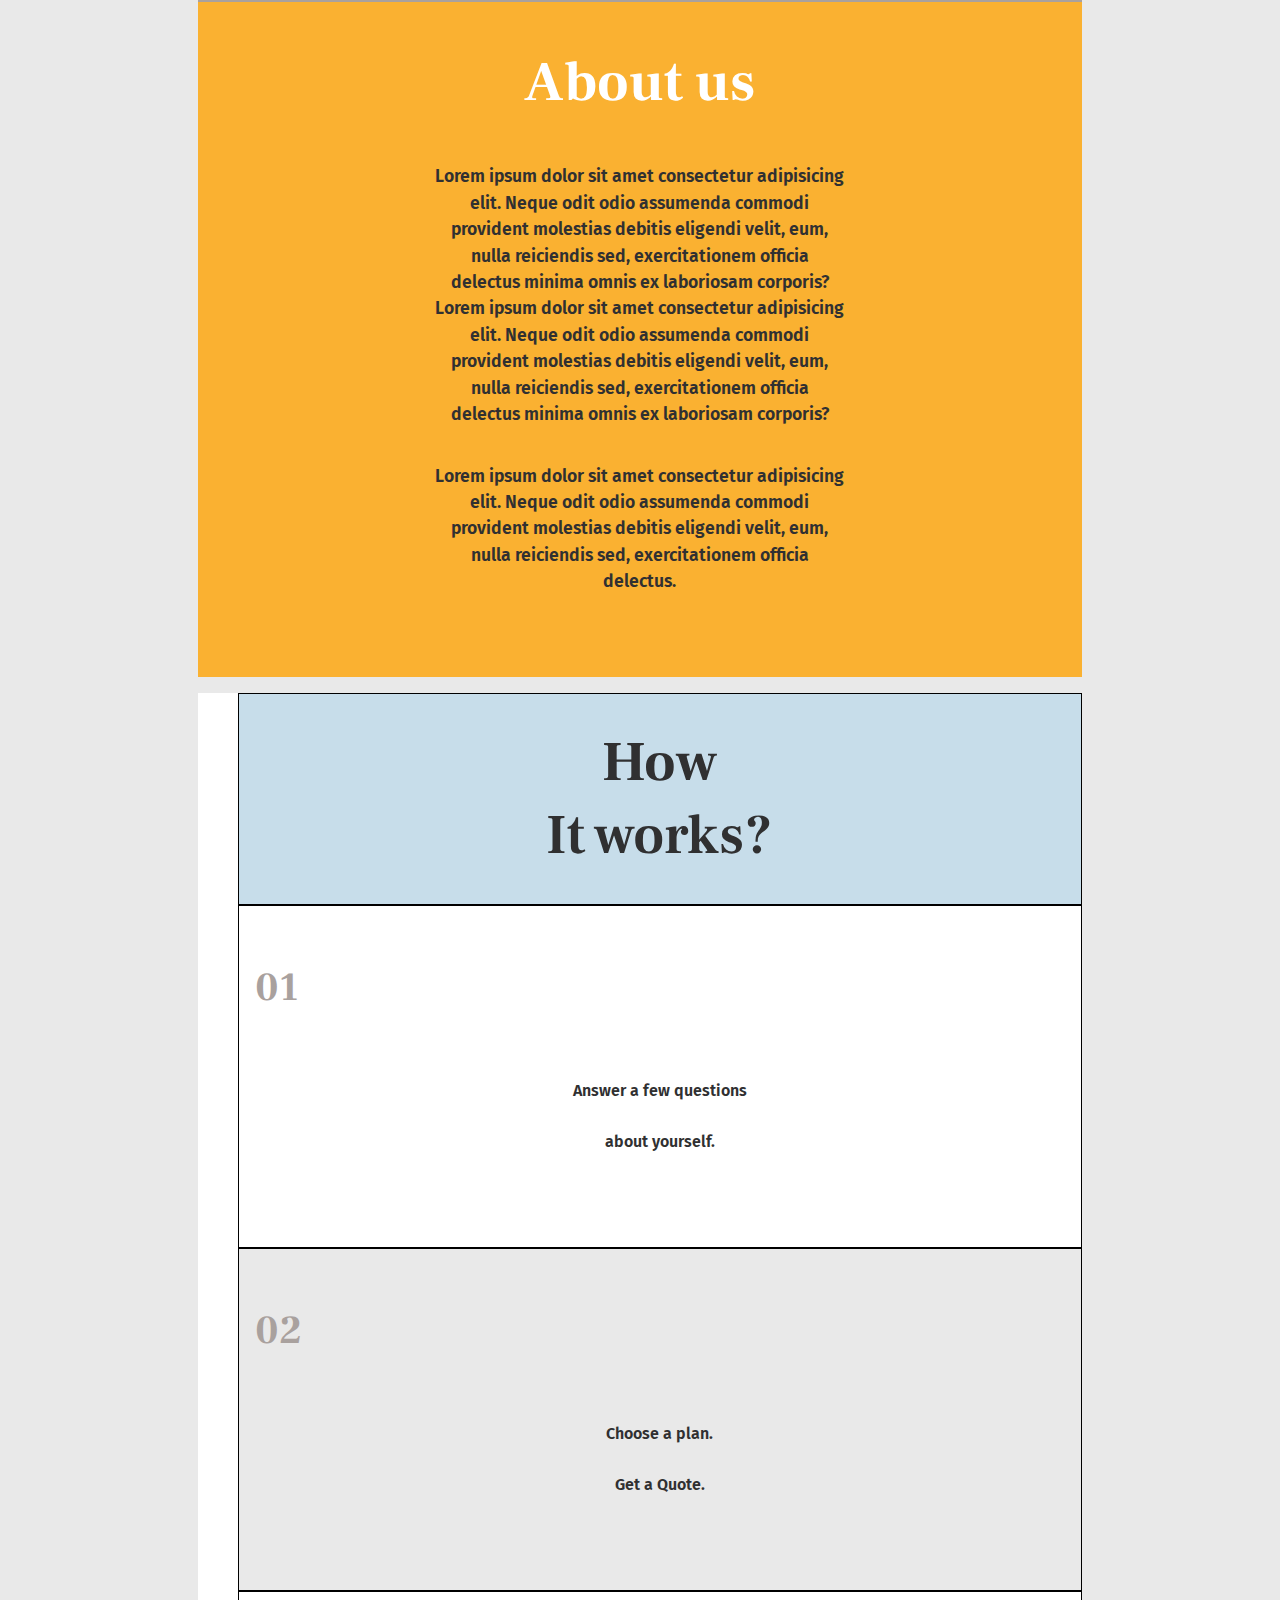
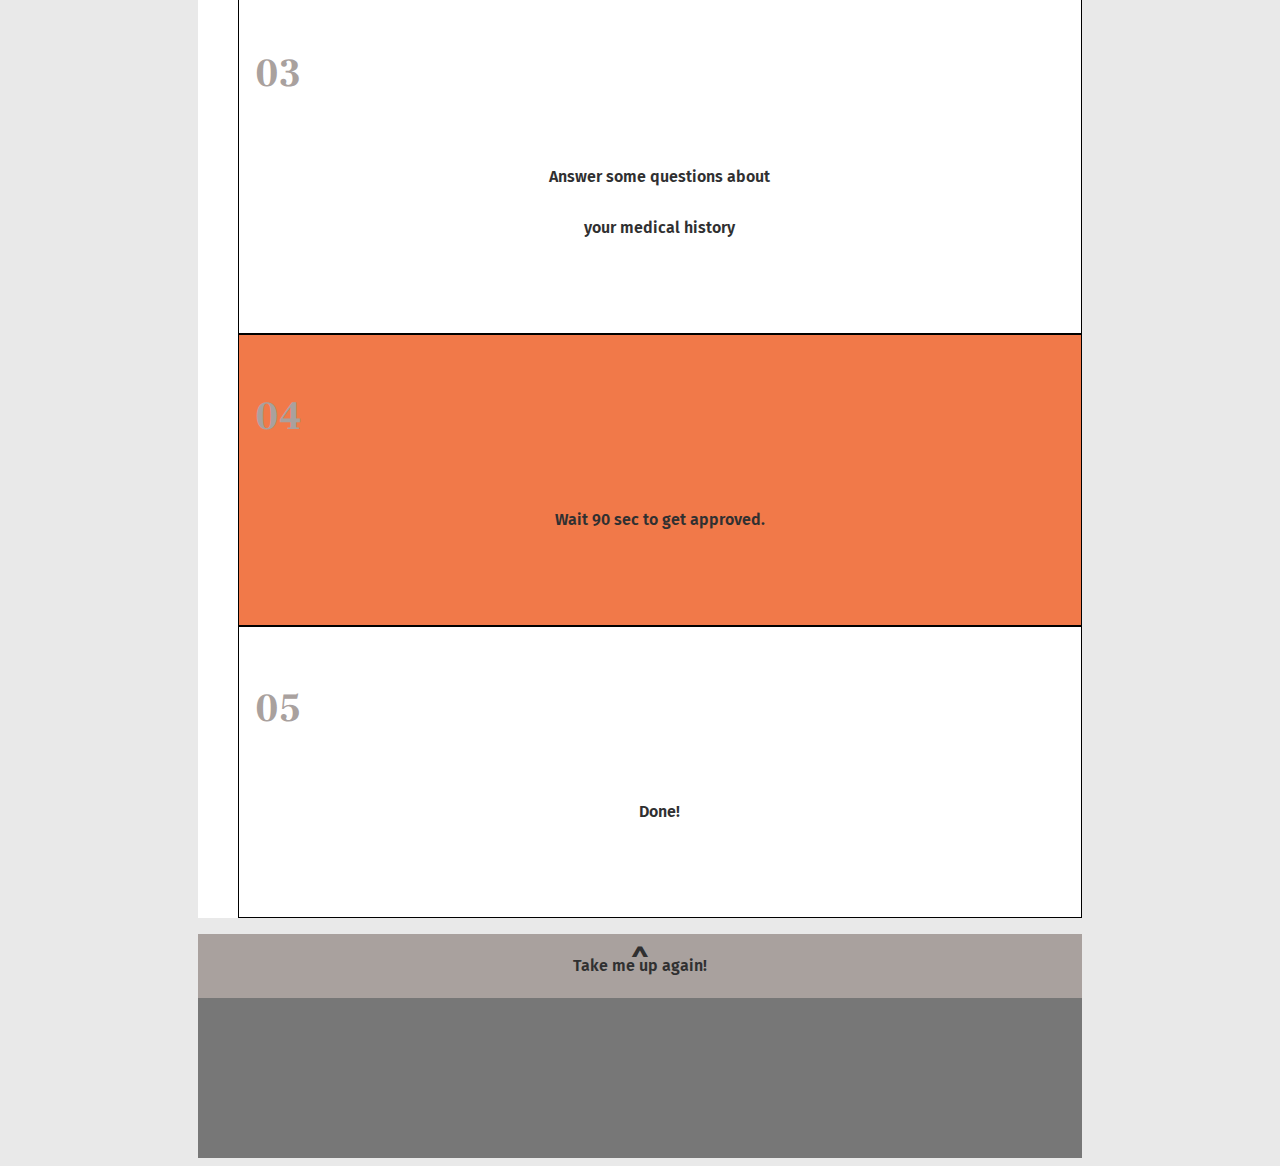
==== commit dc2c3c02: "lite mer småfix för responsiv design" ====
--- a/index.html
+++ b/index.html
@@ -31,7 +31,7 @@
     <header class="page-header">
       <section class="header-content">
         <h2 class="header-title">We´ve got you Covered.</h2>
-        <p>
+        <p class="header-text">
           Together we keep each other safe at home or at work. By passing a tiny
           fee a day, you are fully insured all day long. You get it all for as
           little as <em class="header-content_highlight">0.4 per pay.</em>
@@ -71,7 +71,7 @@
         <!--TODO: se över klassnamn-->
         <h1 class="main-title">Your personal financial safety net online</h1>
         <button class="join-btn">JOIN NOW</button>
-        <p>
+        <p class="main-text">
           Lorem, ipsum dolor sit amet consectetur adipisicing elit. Similique
           ea, explicabo voluptates consequatur dolor officiis accusantium
           inventore voluptas nulla. Ipsam veniam ullam doloremque reprehenderit
@@ -137,7 +137,7 @@
       <article class="page-content-about">
         <!--TODO: se över klassnamn-->
         <h2 class="about-title">About us</h2>
-        <p>
+        <p class="about-text">
           Lorem ipsum dolor sit amet consectetur adipisicing elit. Neque odit
           odio assumenda commodi provident molestias debitis eligendi velit,
           eum, nulla reiciendis sed, exercitationem officia delectus minima
@@ -146,38 +146,47 @@
           molestias debitis eligendi velit, eum, nulla reiciendis sed,
           exercitationem officia delectus minima omnis ex laboriosam corporis?
         </p>
-        <p>
+        <p class="about-text">
           Lorem ipsum dolor sit amet consectetur adipisicing elit. Neque odit
           odio assumenda commodi provident molestias debitis eligendi velit,
           eum, nulla reiciendis sed, exercitationem officia delectus.
         </p>
       </article>
-      <section>
-        <h2>How It works?</h2>
-        <aside>
-          <p class="counter">01</p>
-          <p>Answer a few questions about yourself</p>
-        </aside>
-        <aside>
-          <p class="counter">02</p>
-          <p>Choose a plan. Get a Quote</p>
-        </aside>
-        <aside>
-          <p class="counter">03</p>
-          <p>Answer some questions about your medical history</p>
-        </aside>
-        <aside>
-          <p class="counter">04</p>
-          <p>wait 90 sec to get approved</p>
-        </aside>
-        <aside>
-          <p class="counter">05</p>
-          <p>Done!</p>
-        </aside>
+      <section class="steps-container">
+        <!-- TODO: se över klassnamnet -->
+        <ul class="steps-list">
+          <li class="steps-item">
+            <h2 class="steps-title">How</h2>
+            <p class="steps-title">It works?</p>
+          </li>
+          <li class="steps-item">
+            <h3 class="steps-counter">01</h3>
+            <p>Answer a few questions</p>
+            <p>about yourself.</p>
+          </li>
+          <li class="steps-item">
+            <h3 class="steps-counter">02</h3>
+            <p>Choose a plan.</p>
+            <p>Get a Quote.</p>
+          </li>
+          <li class="steps-item">
+            <h3 class="steps-counter">03</h3>
+            <p>Answer some questions about</p>
+            <p>your medical history</p>
+          </li>
+          <li class="steps-item">
+            <h3 class="steps-counter">04</h3>
+            <p>Wait 90 sec to get approved.</p>
+          </li>
+          <li class="steps-item">
+            <h3 class="steps-counter">05</h3>
+            <p>Done!</p>
+          </li>
+        </ul>
       </section>
-      <footer class="page-footer">
-        <a class="footer-nav-link" href="#">Take me up again!</a>
-      </footer>
     </main>
+    <footer class="page-footer">
+      <a class="footer-nav-link" href="#">Take me up again!</a>
+    </footer>
   </body>
 </html>
--- a/stylesheet/main.css
+++ b/stylesheet/main.css
@@ -1,12 +1,26 @@
 @charset "UTF-8";
 /* || Styling the header block */
+/* Flexing the 2 blocks in the header */
+.page-header {
+  display: flex;
+  flex-wrap: wrap;
+}
+
+.header-content,
+.header-sides {
+  flex: 1 1 500px;
+}
+
 /* || Header content, The main content of the header */
 .header-content {
+  display: flex;
+  flex-direction: column;
   background-color: #c7ddea;
   padding: 1em 1em 0 1em;
   position: relative;
 }
-.header-content p {
+
+.header-text {
   line-height: 1.5em;
   font-weight: 600;
   color: #303031;
@@ -28,12 +42,14 @@
   color: #000;
 }
 
+.join-btn {
+  align-self: flex-start;
+}
+
 .header-image {
+  align-self: flex-end;
   /* TODO: Bildens position ska vara i botten till höger i rutan. Nedan verkar inte fungera. */
-  max-width: 400px;
-  position: relative;
-  bottom: 0;
-  right: 0;
+  max-width: 100%;
 }
 
 /* || The side elements of the header */
@@ -105,11 +121,13 @@
 .page-content-main .join-btn {
   display: none;
 }
-.page-content-main p {
+
+.main-text {
   line-height: 1.5em;
   font-size: 1.1rem;
 }
 
+.steps-title,
 .about-title,
 .main-title {
   font-family: "Frank Ruhl Libre", serif;
@@ -123,10 +141,57 @@
   padding: 1em 2em 4em 2em;
   text-align: center;
 }
-.page-content-about p {
+
+.about-text {
   line-height: 1.5em;
   font-size: 1.1rem;
   padding: 1em;
+}
+
+/* Steps */
+.steps-list {
+  display: flex;
+  flex-wrap: wrap;
+  justify-content: space-evenly;
+  background-color: #fff;
+}
+
+.steps-item {
+  flex: 1 1 400px;
+  display: flex;
+  flex-direction: column;
+  justify-content: center;
+  align-items: center;
+  padding: 1em;
+  padding-bottom: 5em;
+  border: 1px solid black; /* TODO: border for Debug, remove when done*/
+  /* Changes background color of the first list item (step-title) to blue*/
+  /* Changes the backgrpundcolor of 3rd list item (step 02) to same as page background*/
+  /* Changes the backgroundcolor of the 5th list item (step 04) to red*/
+}
+.steps-item:nth-of-type(1) {
+  background-color: #c7ddea;
+  padding: 2em 1em;
+}
+.steps-item:nth-of-type(3) {
+  background-color: #e9e9e9;
+}
+.steps-item:nth-of-type(5) {
+  background-color: #f17949;
+}
+
+.steps-title {
+  color: #303031;
+  margin: 0;
+}
+
+.steps-counter {
+  align-self: flex-start;
+  font-family: "Frank Ruhl Libre", serif;
+  font-weight: 700;
+  font-size: 2.5rem;
+  color: #a9a19e;
+  padding-bottom: 0.3em;
 }
 
 /* Styling of the footer*/
@@ -157,6 +222,7 @@
 
 /* || Styling the buttons */
 /* || Join button */
+.contact-page__btn,
 .join-btn {
   padding: 1.4em 4.5em;
   background-color: #fff;
@@ -167,14 +233,19 @@
   font-weight: 600;
   font-size: 0.7rem;
 }
+.contact-page__btn:hover,
 .join-btn:hover {
   background-color: #a9a19e;
   color: #fff;
 }
 
+.contact-page__btn {
+  padding: 1.3em 2.7em;
+}
+
 /* The styling of the product cards in the main article */
 .product-wrapper {
-  width: 70%;
+  width: 90%;
   display: flex;
   flex-wrap: wrap;
   justify-content: center;
@@ -210,17 +281,20 @@
 }
 
 .product-image-container {
+  display: flex;
+  flex-direction: column;
+  justify-content: flex-end;
+  align-items: center;
   position: relative;
   top: -3em;
   width: 95%;
   max-height: 40%;
-  overflow: hidden;
   border-radius: 0.5em;
 }
 
 .product-image {
-  width: 40%;
-  margin: 2em;
+  max-width: 60%;
+  margin-top: 2em;
 }
 
 .product-image-container_blue {
@@ -240,4 +314,22 @@
   font-family: "Fira Sans", sans-serif;
   font-weight: 600;
   color: #303031;
+}
+
+@media screen and (min-width: 768px) {
+  .page-header,
+.page-nav,
+.page-wrapper,
+.page-footer {
+    width: 70%;
+    margin: 0 auto;
+    position: relative;
+  }
+  .page-content-main .join-btn {
+    display: inline-block;
+  }
+  .about-text {
+    width: 50%;
+    margin: 0 auto;
+  }
 }/*# sourceMappingURL=main.css.map */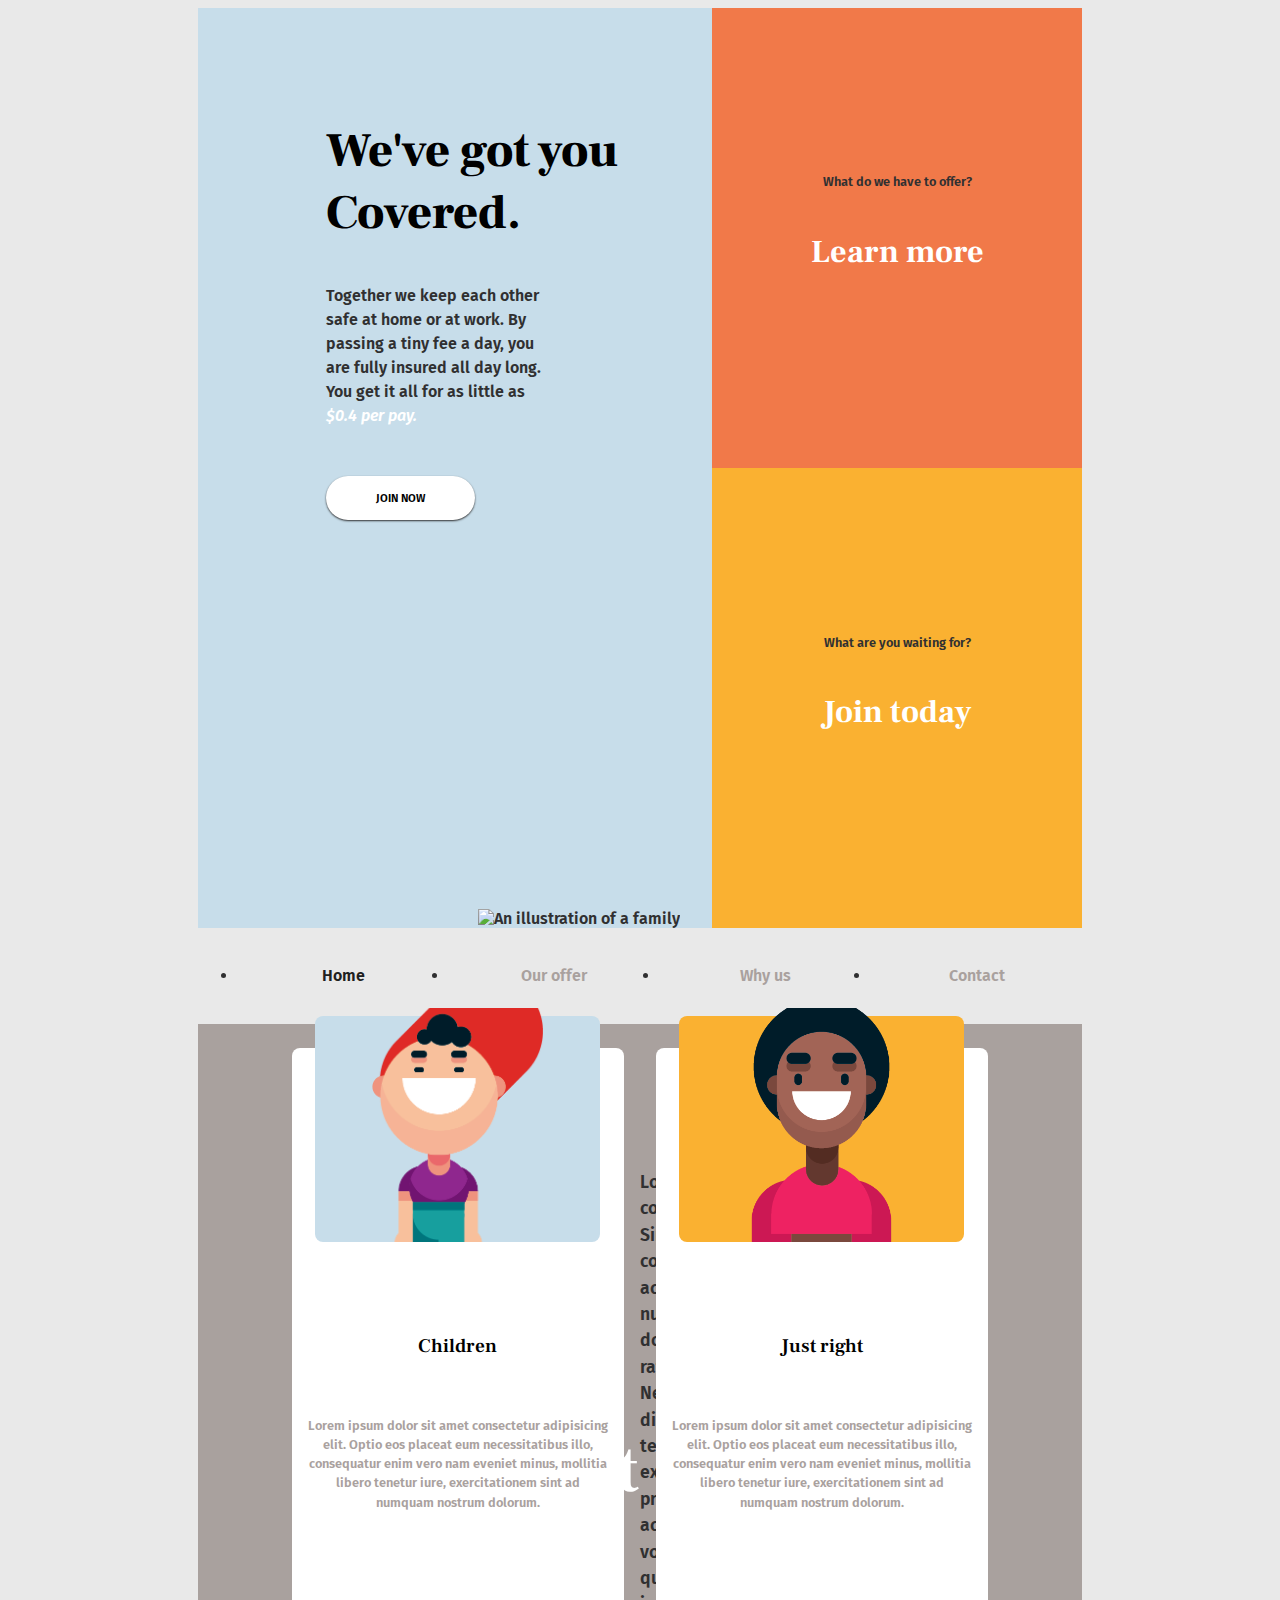
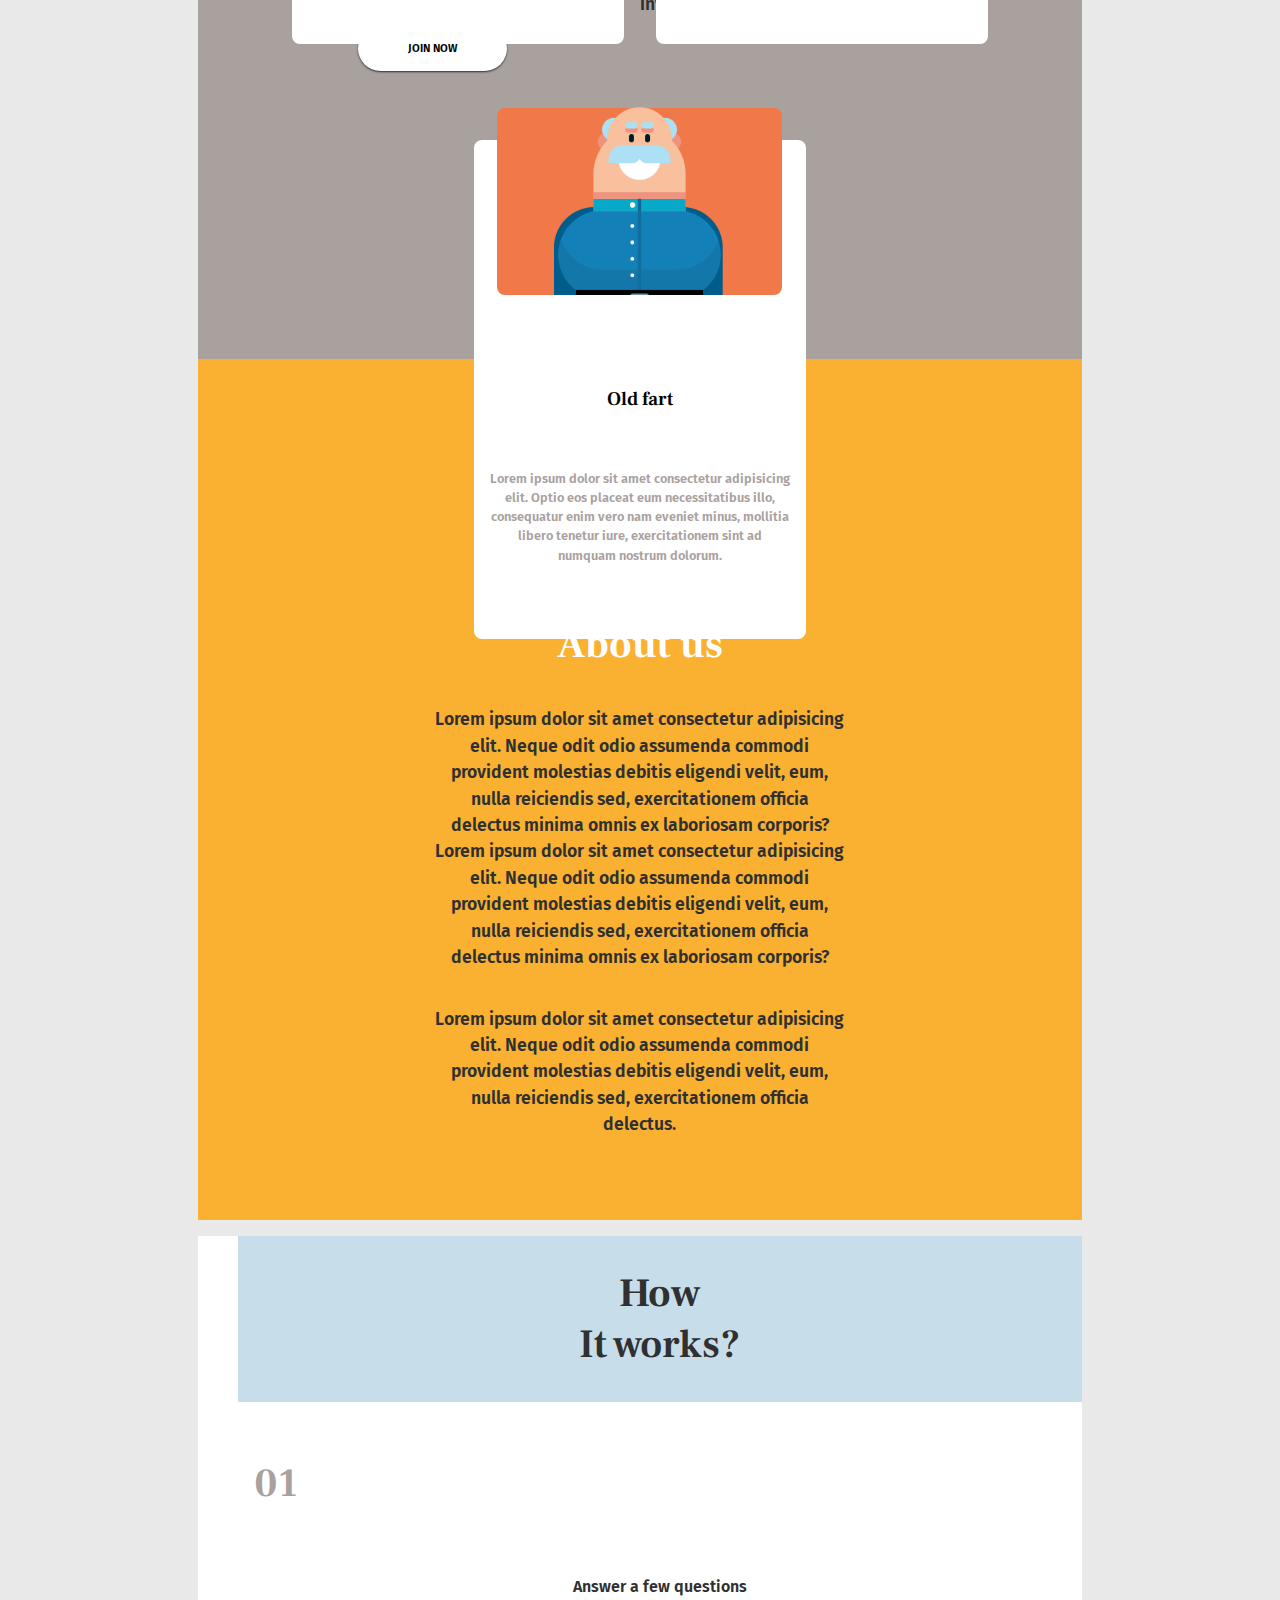
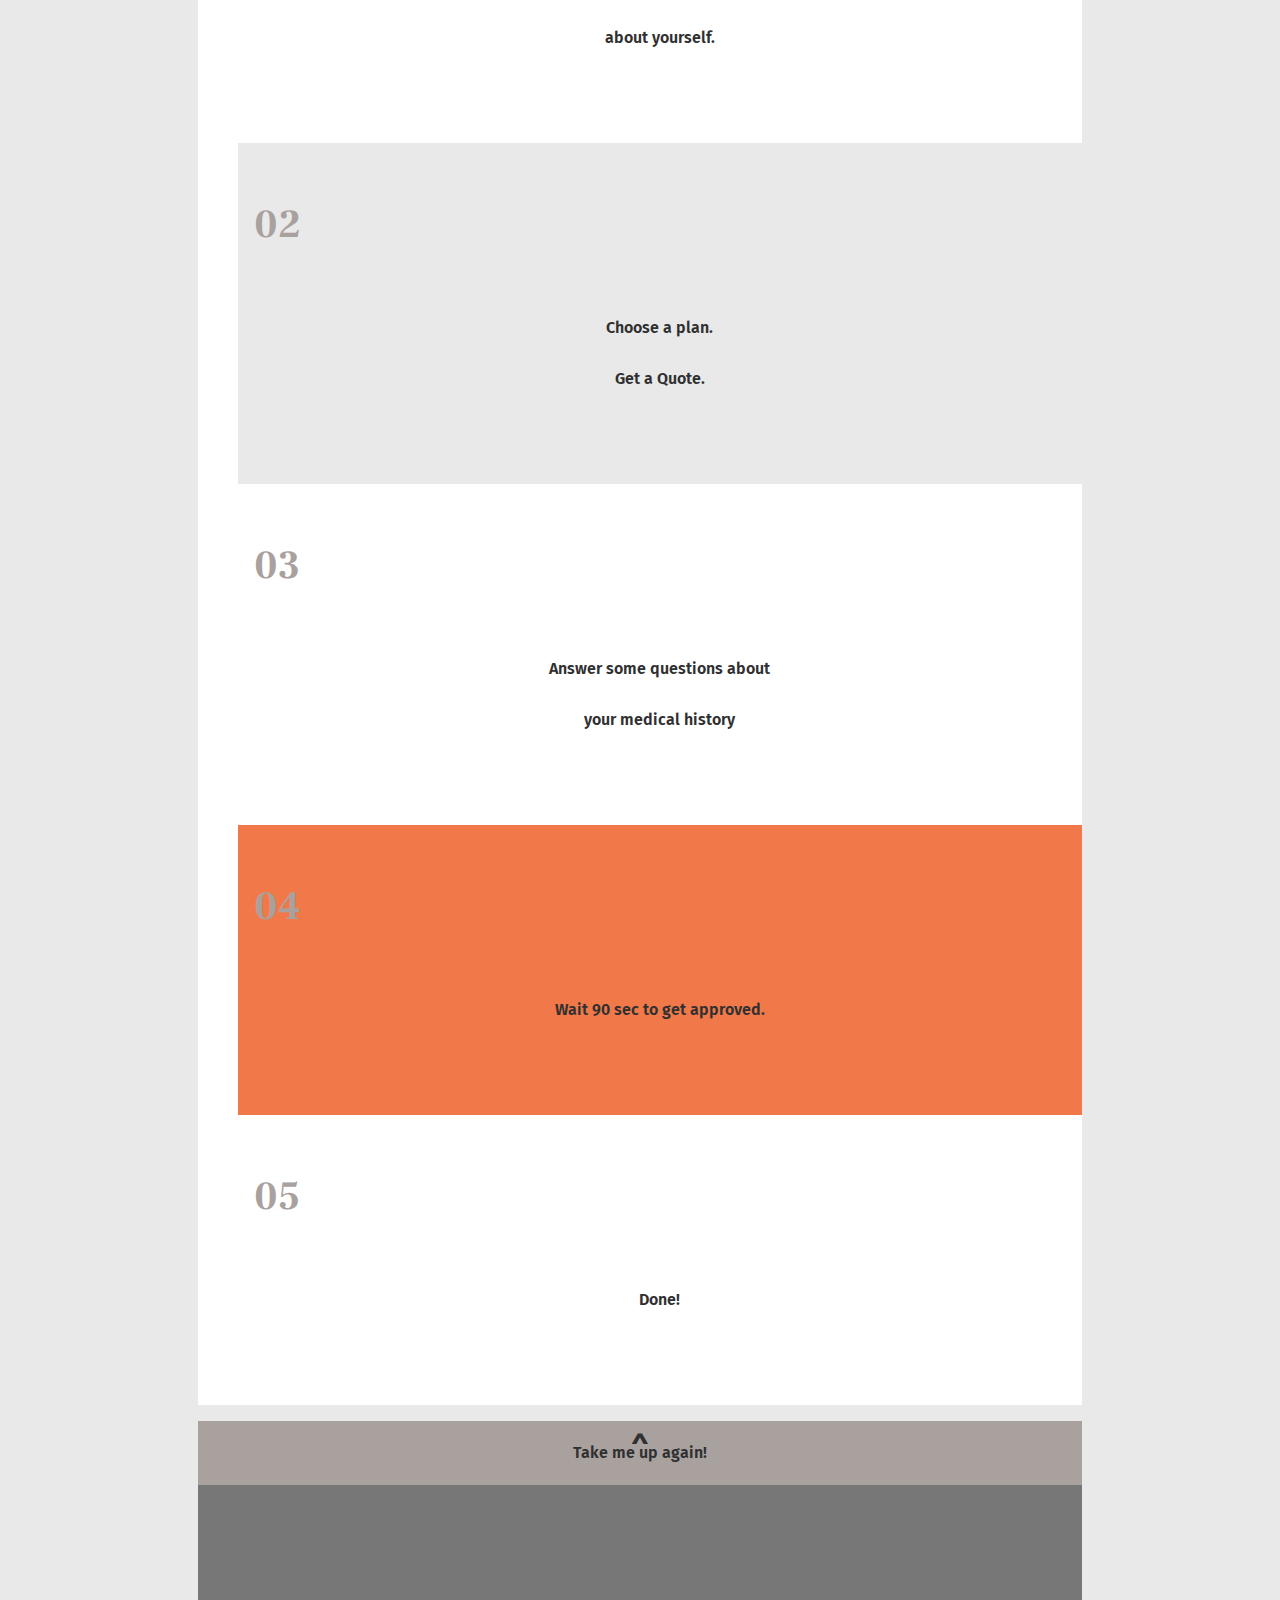
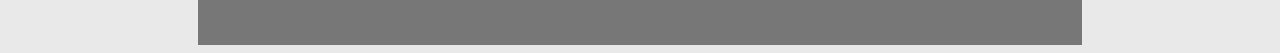
==== commit d57804ec: "Huvudsida nästan klar" ====
--- a/index.html
+++ b/index.html
@@ -30,7 +30,7 @@
   <body>
     <header class="page-header">
       <section class="header-content">
-        <h2 class="header-title">We´ve got you Covered.</h2>
+        <h2 class="header-title">We've got you Covered.</h2>
         <p class="header-text">
           Together we keep each other safe at home or at work. By passing a tiny
           fee a day, you are fully insured all day long. You get it all for as
@@ -69,8 +69,10 @@
       <!--TODO: se över klassnamn-->
       <article class="page-content-main">
         <!--TODO: se över klassnamn-->
-        <h1 class="main-title">Your personal financial safety net online</h1>
-        <button class="join-btn">JOIN NOW</button>
+        <div class="content-title-btn-wrapper">
+          <h1 class="main-title">Your personal financial safety net online</h1>
+          <button class="join-btn">JOIN NOW</button>
+        </div>
         <p class="main-text">
           Lorem, ipsum dolor sit amet consectetur adipisicing elit. Similique
           ea, explicabo voluptates consequatur dolor officiis accusantium
--- a/stylesheet/main.css
+++ b/stylesheet/main.css
@@ -3,12 +3,7 @@
 /* Flexing the 2 blocks in the header */
 .page-header {
   display: flex;
-  flex-wrap: wrap;
-}
-
-.header-content,
-.header-sides {
-  flex: 1 1 500px;
+  flex-direction: column;
 }
 
 /* || Header content, The main content of the header */
@@ -35,11 +30,13 @@
 }
 
 .header-title {
-  font-family: "Frank Ruhl Libre", serif;
-  font-size: 4rem;
+  display: inline-block;
+  font-family: "Frank Ruhl Libre", serif;
+  font-size: 2.6rem;
   font-weight: 900;
   margin: 1em 0 0.5em 0;
   color: #000;
+  max-width: 80%;
 }
 
 .join-btn {
@@ -49,7 +46,7 @@
 .header-image {
   align-self: flex-end;
   /* TODO: Bildens position ska vara i botten till höger i rutan. Nedan verkar inte fungera. */
-  max-width: 100%;
+  max-width: 95%;
 }
 
 /* || The side elements of the header */
@@ -70,7 +67,7 @@
 .sides-title {
   font-family: "Frank Ruhl Libre", serif;
   font-weight: 700;
-  font-size: 2.5rem;
+  font-size: 2rem;
   color: #fff;
   padding: 0.3em;
 }
@@ -117,6 +114,7 @@
 .page-content-main {
   background-color: #a9a19e;
   padding: 1em 1em 4em 1em;
+  position: relative;
 }
 .page-content-main .join-btn {
   display: none;
@@ -131,7 +129,7 @@
 .about-title,
 .main-title {
   font-family: "Frank Ruhl Libre", serif;
-  font-size: 3.5rem;
+  font-size: 2.5rem;
   color: #fff;
   margin: 0.5em 0;
 }
@@ -164,7 +162,6 @@
   align-items: center;
   padding: 1em;
   padding-bottom: 5em;
-  border: 1px solid black; /* TODO: border for Debug, remove when done*/
   /* Changes background color of the first list item (step-title) to blue*/
   /* Changes the backgrpundcolor of 3rd list item (step 02) to same as page background*/
   /* Changes the backgroundcolor of the 5th list item (step 04) to red*/
@@ -309,6 +306,10 @@
   background-color: #f17949;
 }
 
+html {
+  scroll-behavior: smooth;
+}
+
 body {
   background-color: #e9e9e9;
   font-family: "Fira Sans", sans-serif;
@@ -325,8 +326,54 @@
     margin: 0 auto;
     position: relative;
   }
+  /* || header, additional styling for when in desktop mode*/
+  .page-header {
+    flex-direction: row;
+  }
+  .header-content,
+.header-sides {
+    flex: 1 1 50%;
+  }
+  .header-content {
+    padding-left: 8em;
+    padding-top: 4em;
+  }
+  .header-title {
+    font-size: 3rem;
+  }
+  .header-image {
+    max-width: 60%;
+    position: absolute;
+    bottom: 0;
+    right: 2em;
+  }
+  .header-text {
+    width: 60%;
+  }
+  /* || main, additional styling for when in desktop mode */
+  .page-content-main {
+    display: flex;
+    flex-wrap: wrap;
+    padding: 8em 10em 18em 10em;
+  }
   .page-content-main .join-btn {
     display: inline-block;
+  }
+  .main-title {
+    font-size: 4rem;
+  }
+  .content-title-btn-wrapper,
+.main-text {
+    flex: 1 1 50%;
+  }
+  .product-wrapper {
+    flex: 1 1 100%;
+    position: absolute;
+    bottom: -30%;
+    left: 5%;
+  }
+  .page-content-about {
+    padding-top: 15em;
   }
   .about-text {
     width: 50%;
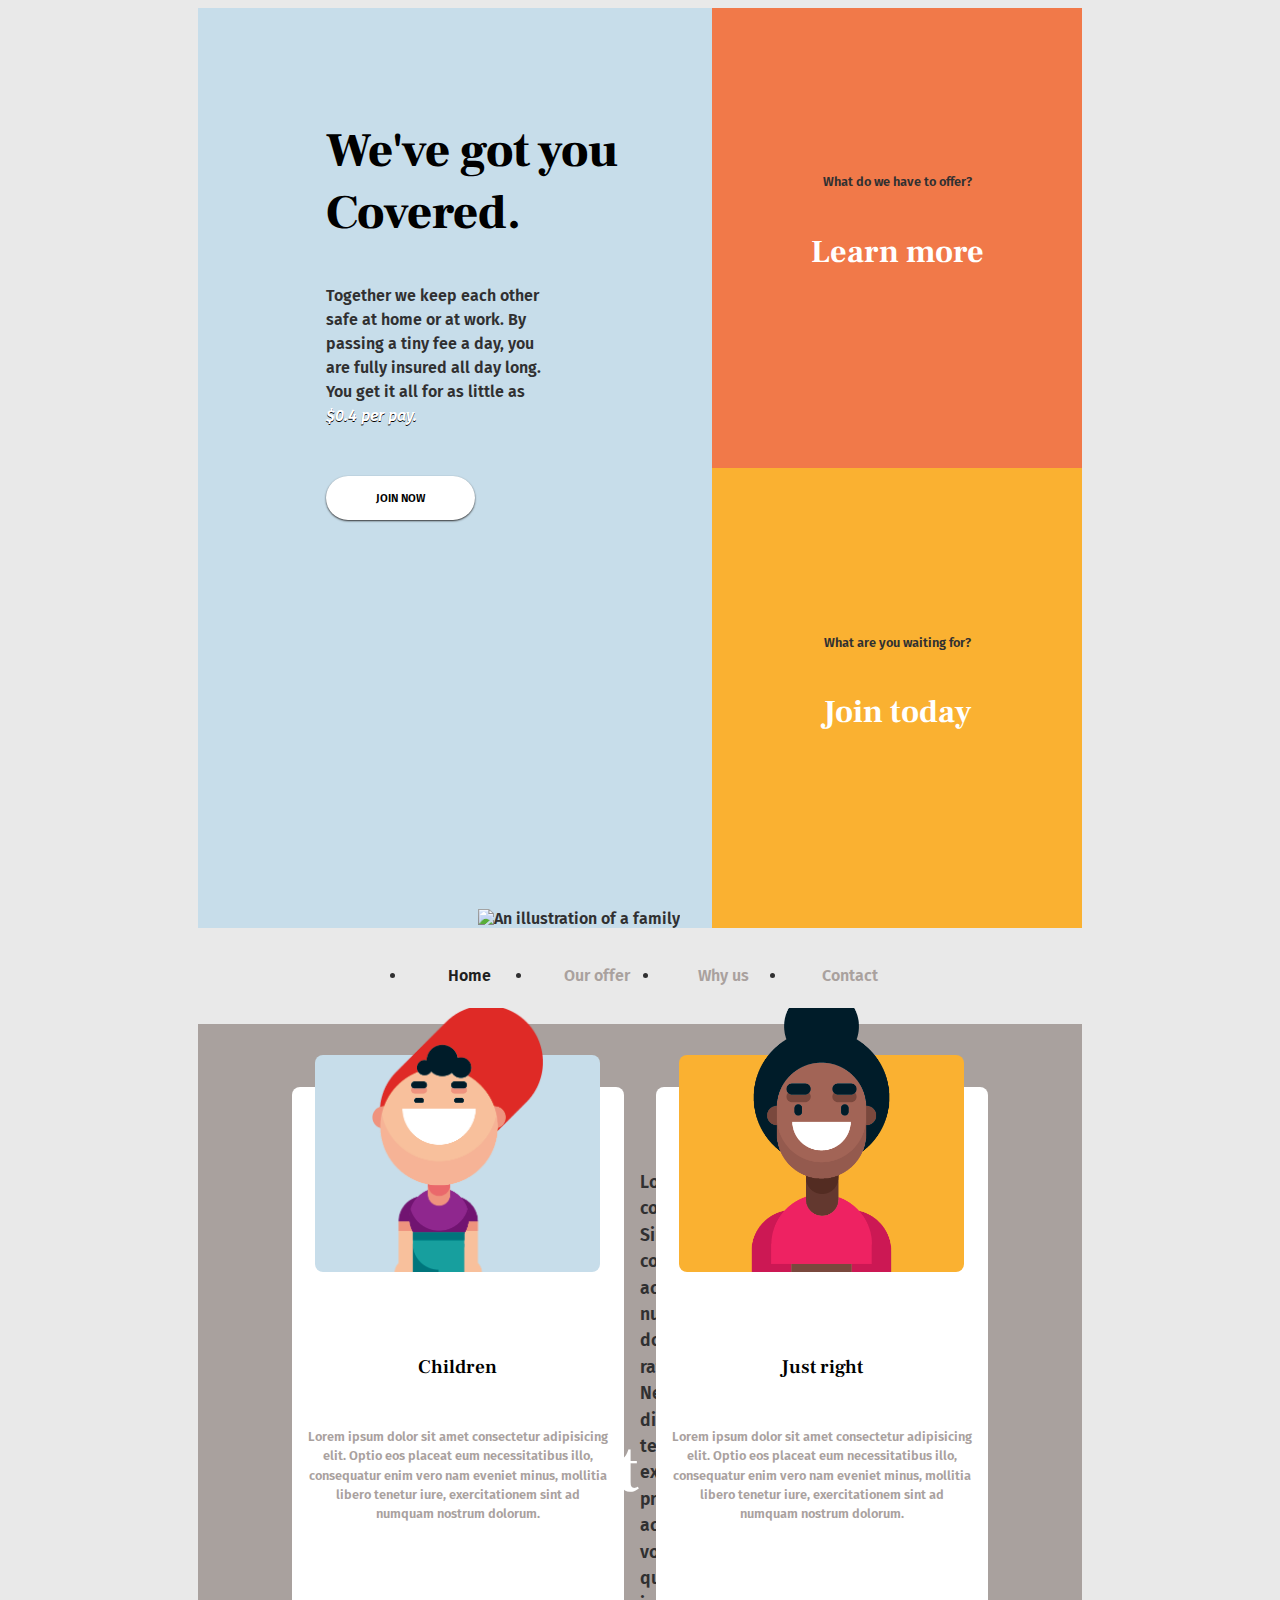
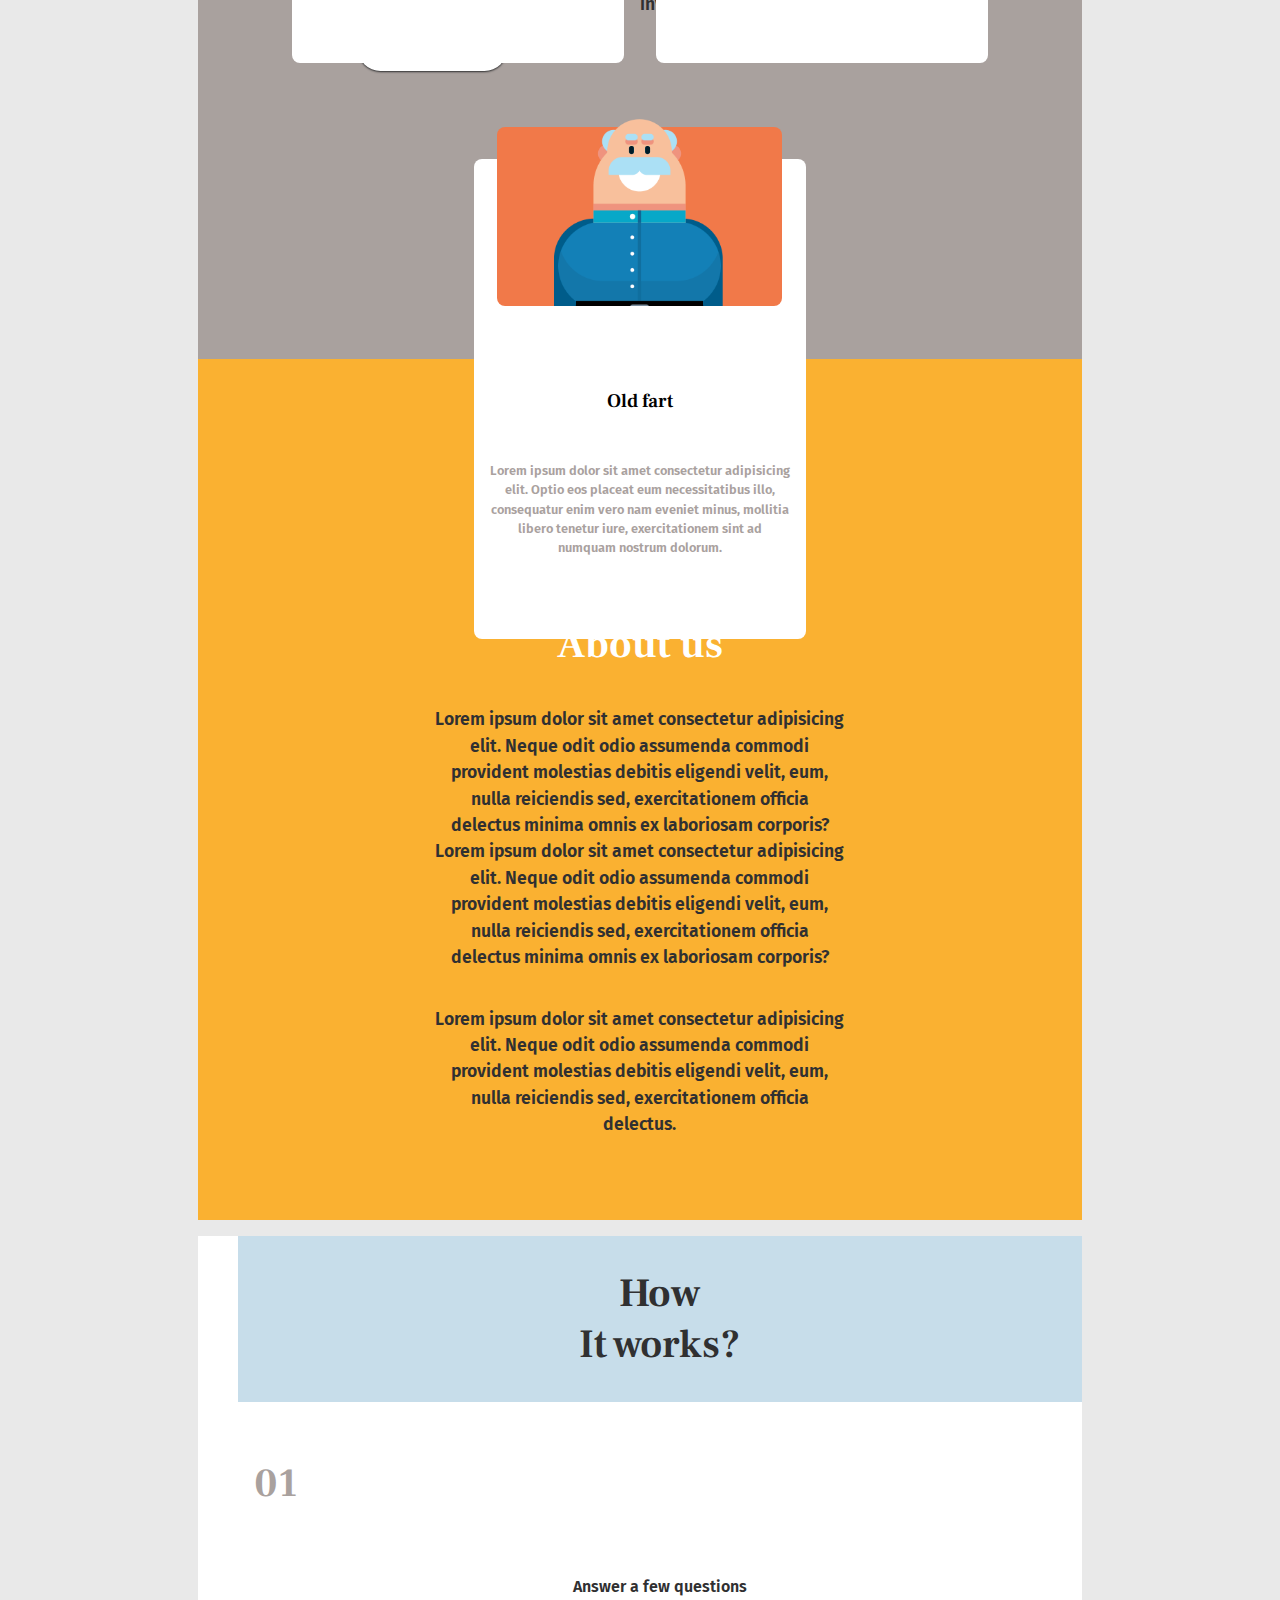
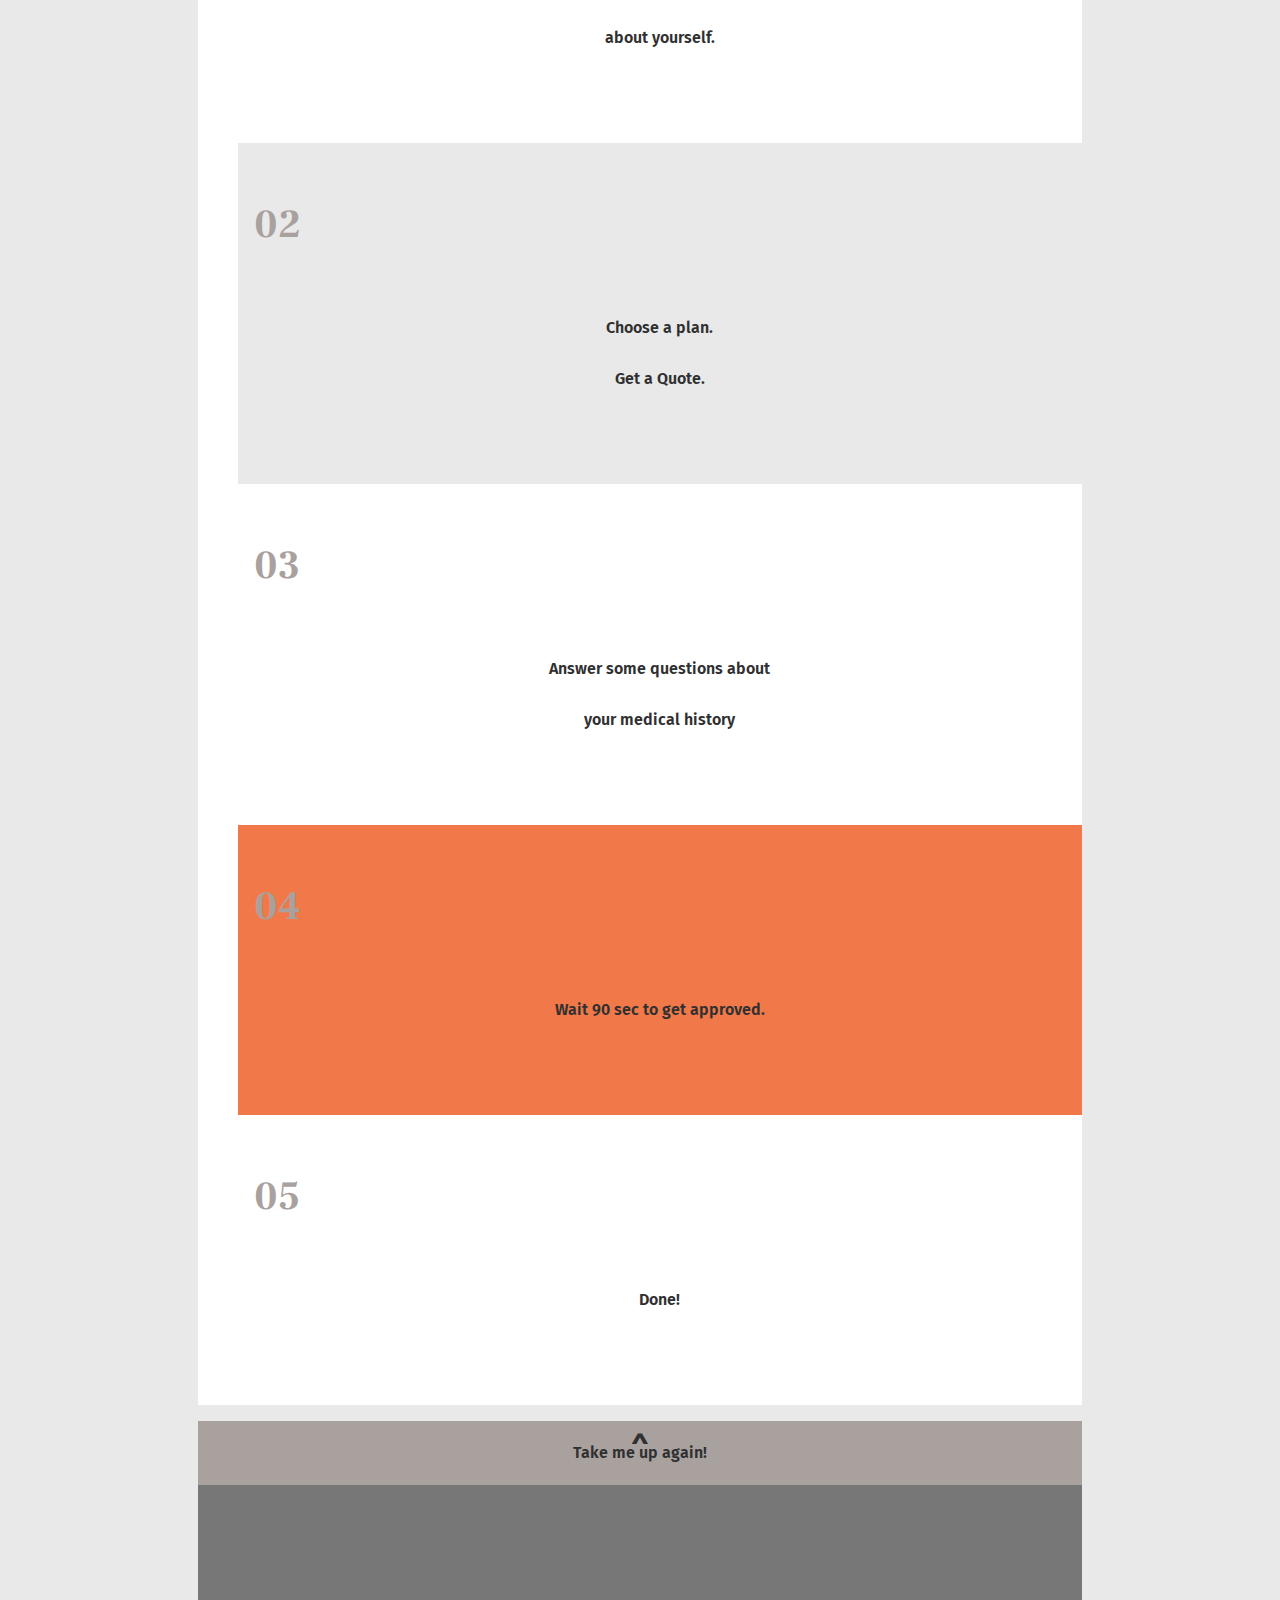
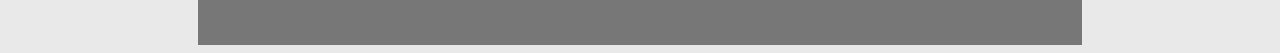
==== commit 82bfe3e6: "lite mer småfix men bla navbar" ====
--- a/index.html
+++ b/index.html
@@ -93,7 +93,7 @@
                 class="product-image" />
             </div>
             <!-- TODO: fixa bildrutorna, funkar div, behöver de schema? -->
-            <h4 class="product-title">Children</h4>
+            <h2 class="product-title">Children</h2>
             <p class="product-description">
               Lorem ipsum dolor sit amet consectetur adipisicing elit. Optio eos
               placeat eum necessitatibus illo, consequatur enim vero nam eveniet
@@ -110,7 +110,7 @@
                 class="product-image" />
             </div>
             <!-- TODO: fixa bildrutorna, bör ligga i en egen container, vilken? -->
-            <h4 class="product-title">Just right</h4>
+            <h2 class="product-title">Just right</h2>
             <p class="product-description">
               Lorem ipsum dolor sit amet consectetur adipisicing elit. Optio eos
               placeat eum necessitatibus illo, consequatur enim vero nam eveniet
@@ -126,7 +126,7 @@
                 class="product-image" />
             </div>
             <!-- TODO: fixa bildrutorna, bör ligga i en egen container, vilken? -->
-            <h4 class="product-title">Old fart</h4>
+            <h2 class="product-title">Old fart</h2>
             <p class="product-description">
               Lorem ipsum dolor sit amet consectetur adipisicing elit. Optio eos
               placeat eum necessitatibus illo, consequatur enim vero nam eveniet
--- a/stylesheet/main.css
+++ b/stylesheet/main.css
@@ -24,6 +24,7 @@
 
 .header-content_highlight {
   color: #fff;
+  text-shadow: 0.5px 0.5px black;
 }
 .header-content_highlight::before {
   content: "$";
@@ -350,6 +351,12 @@
   .header-text {
     width: 60%;
   }
+  .nav-list {
+    justify-content: center;
+  }
+  .list-item {
+    flex: 0 1 15%;
+  }
   /* || main, additional styling for when in desktop mode */
   .page-content-main {
     display: flex;
